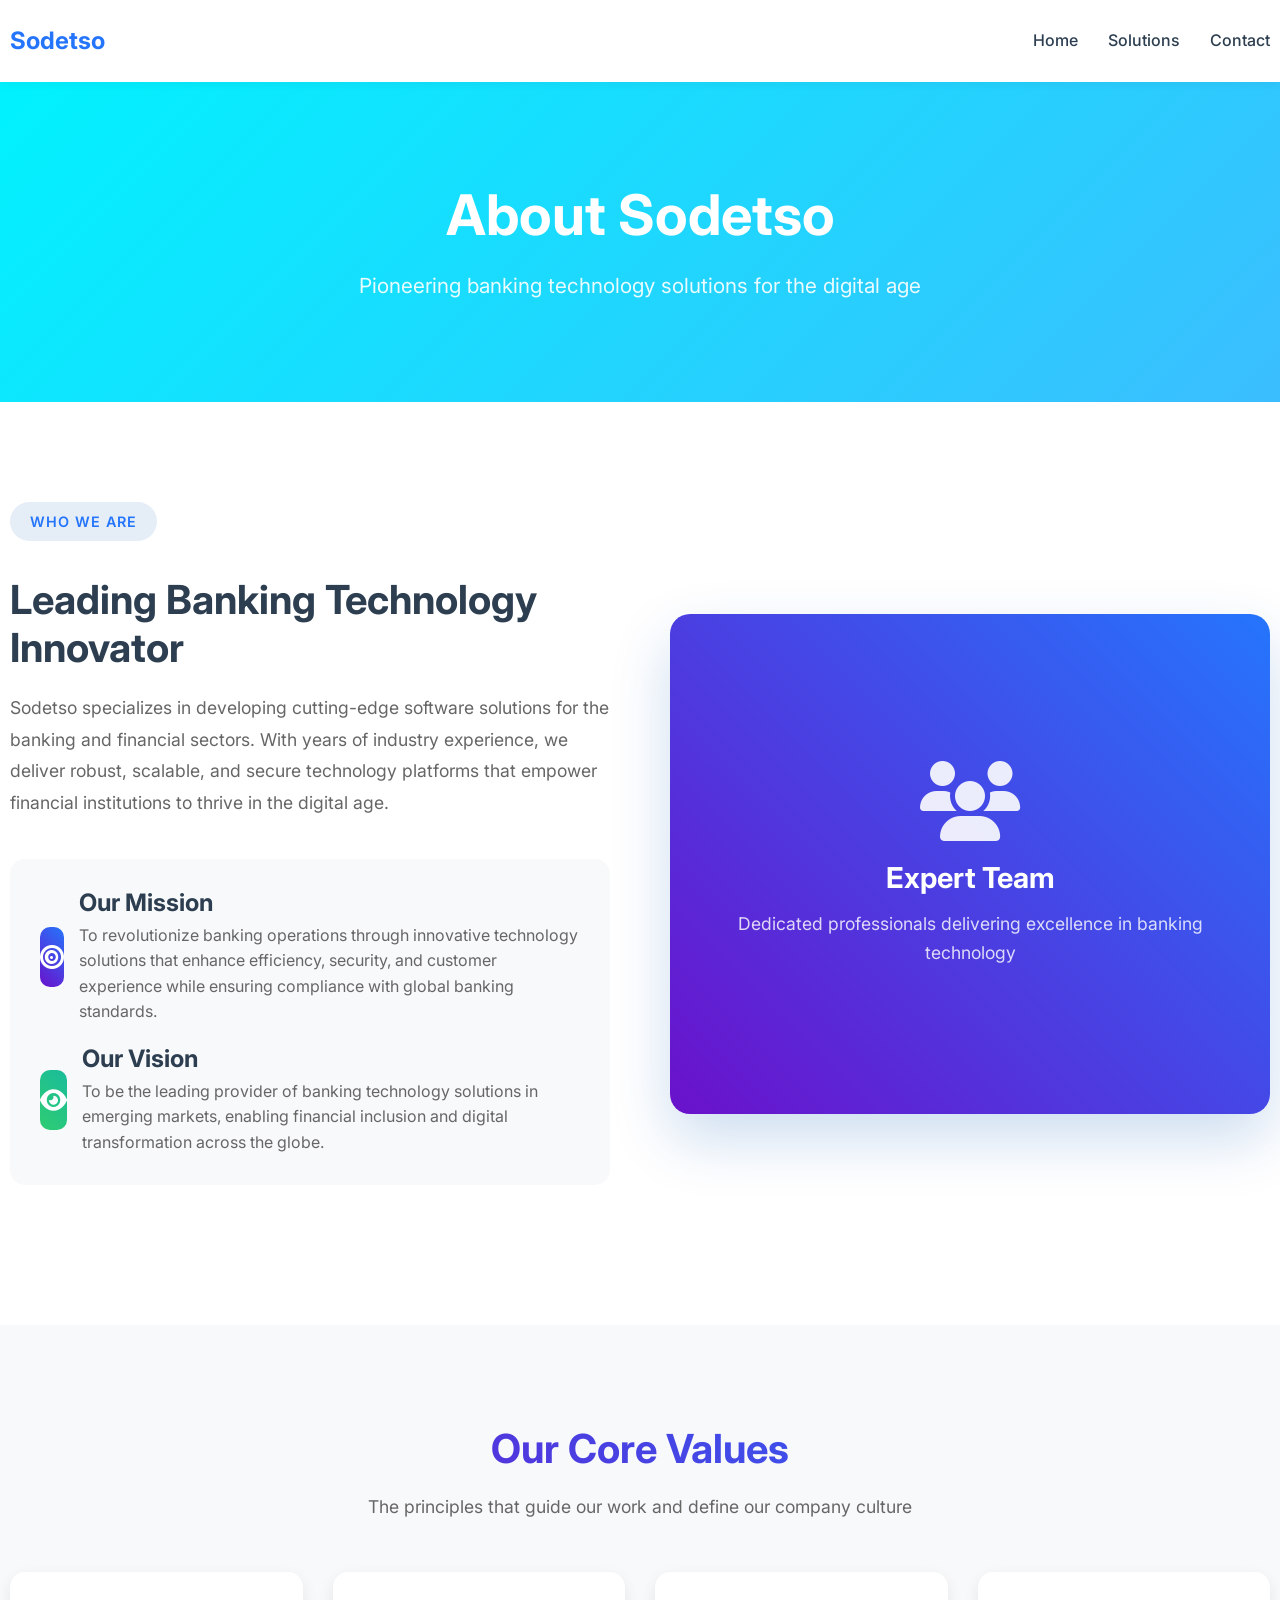
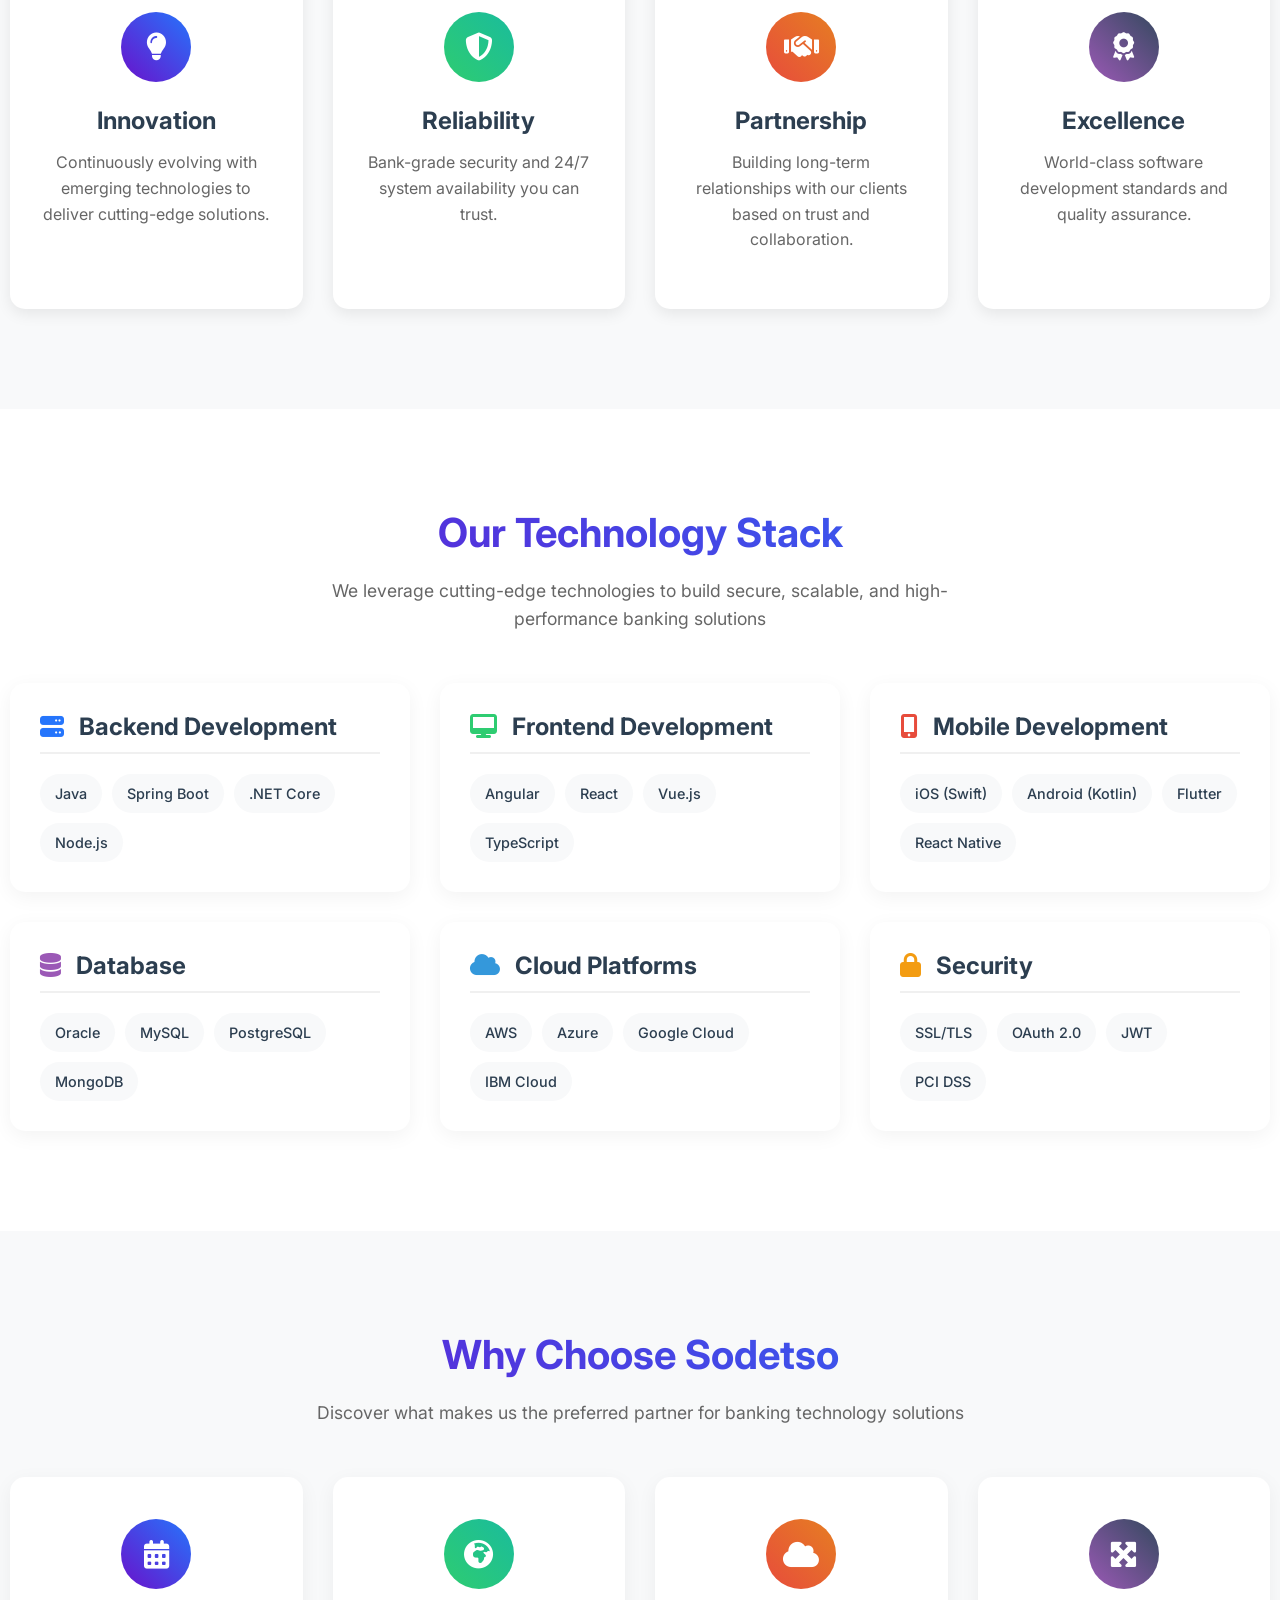
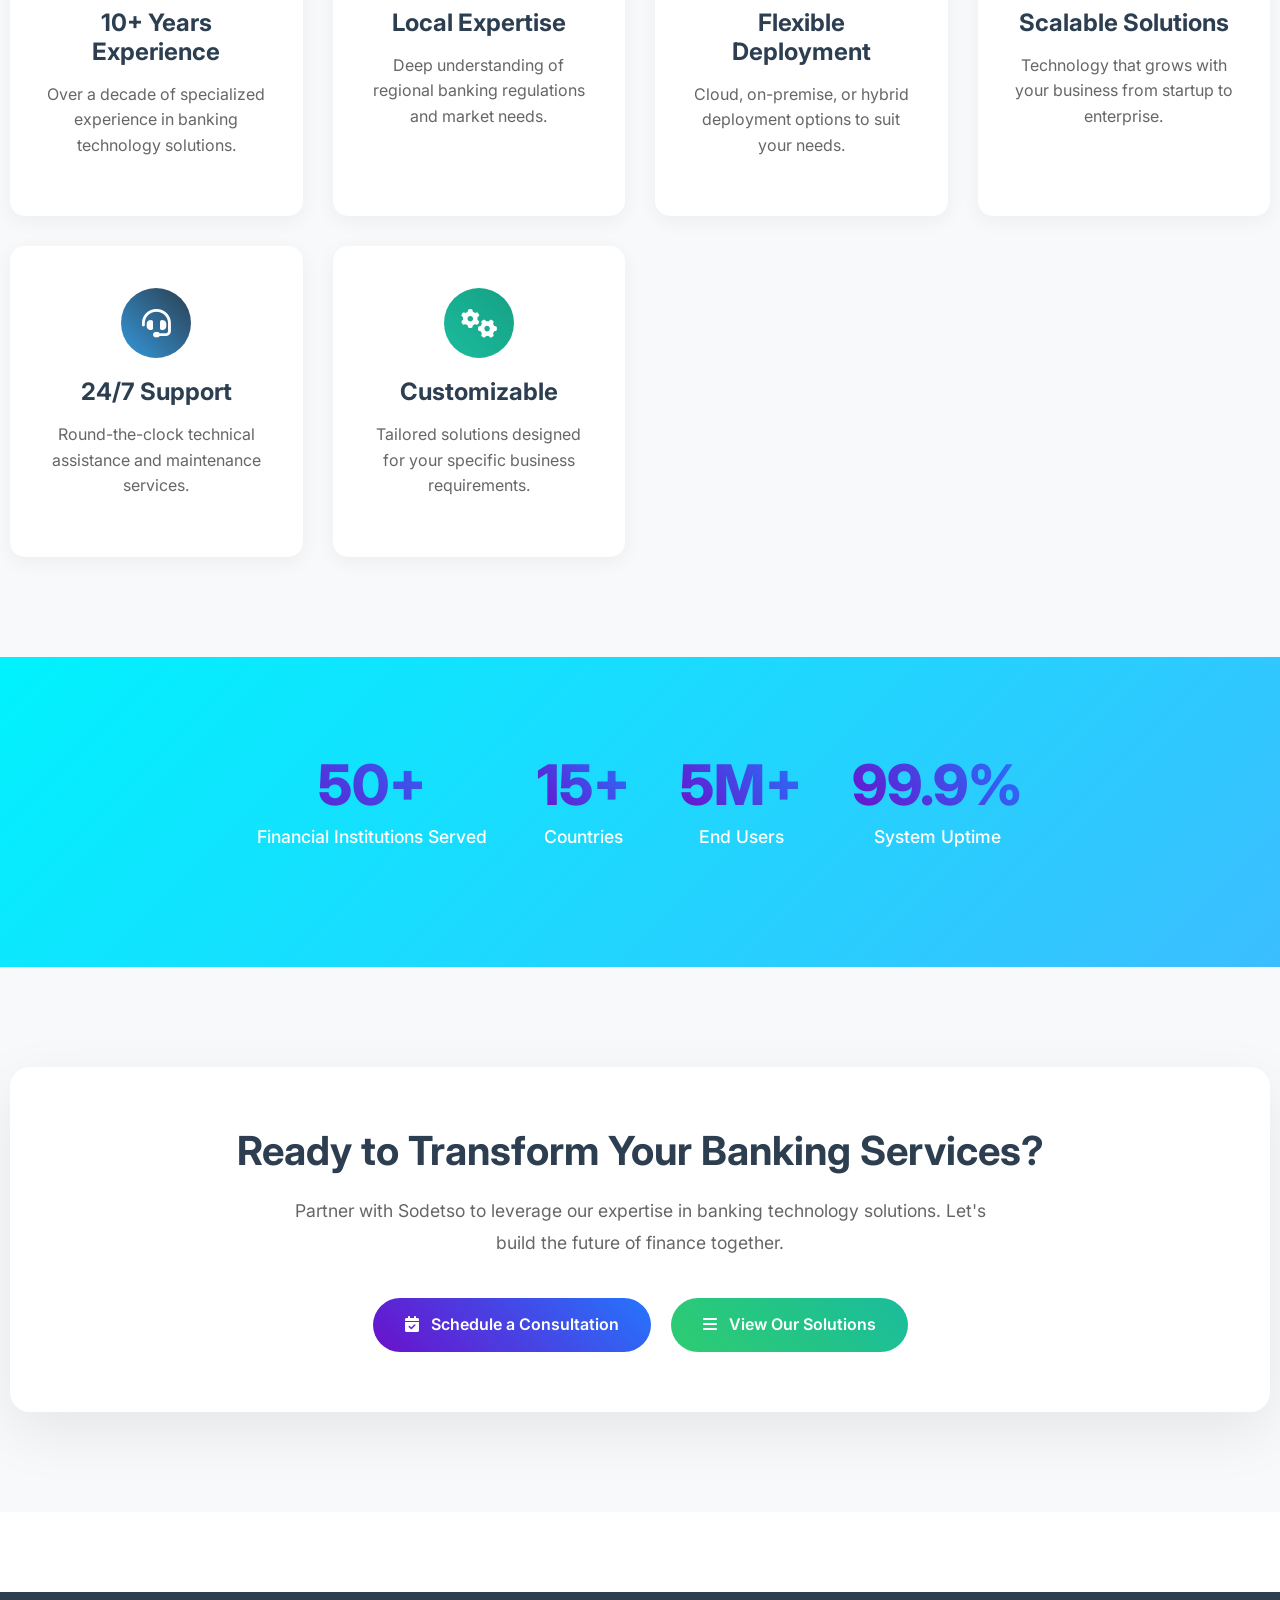
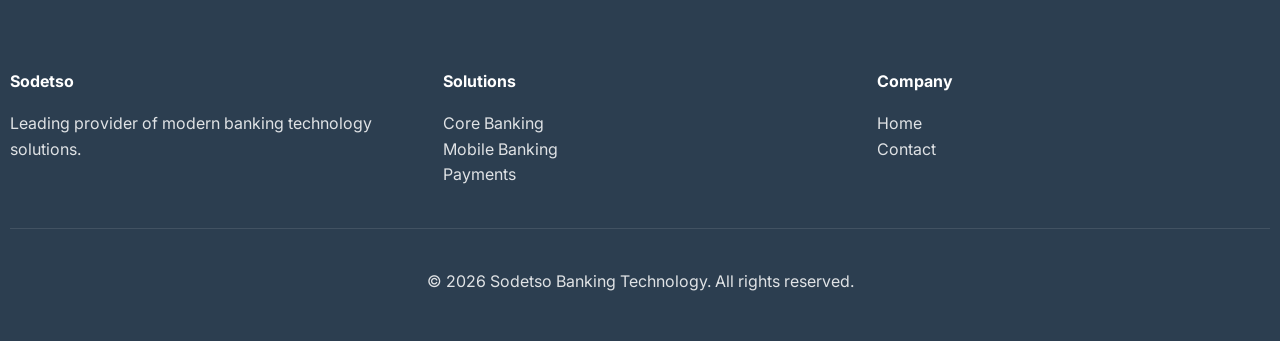
==== about.html @ c034dc45 "initial commit" ====
<!DOCTYPE html>
<html lang="en">
<head>
    <meta charset="UTF-8">
    <meta name="viewport" content="width=device-width, initial-scale=1.0">
    <title>About Us | Sodetso - Banking Technology Solutions</title>
    <link rel="stylesheet" href="/cssfiles/style.css">
    <link rel="stylesheet" href="/cssfiles/responsive.css">
    <link rel="stylesheet" href="https://cdnjs.cloudflare.com/ajax/libs/font-awesome/6.4.0/css/all.min.css">
    <link href="https://fonts.googleapis.com/css2?family=Inter:wght@300;400;500;600;700&family=Poppins:wght@400;500;600;700&display=swap" rel="stylesheet">
    
    <!-- Modern Enhancements -->
    <style>
        /* Additional Modern Styles for About Page */
        :root {
            --primary-gradient: linear-gradient(45deg, #6a11cb, #2575fc);
            --secondary-gradient: linear-gradient(45deg, #2ecc71, #1abc9c);
            --accent-gradient: linear-gradient(45deg, #e74c3c, #e67e22);
            --purple-gradient: linear-gradient(45deg, #9b59b6, #34495e);
            --dark-bg: #2c3e50;
            --light-bg: #f8f9fa;
        }
        
        .animated-gradient {
            background: linear-gradient(-45deg, #6a11cb, #2575fc, #4facfe, #00f2fe);
            background-size: 400% 400%;
            animation: gradientBG 15s ease infinite;
        }
        
        @keyframes gradientBG {
            0% { background-position: 0% 50%; }
            50% { background-position: 100% 50%; }
            100% { background-position: 0% 50%; }
        }
        
        .tech-stack, .differentiators, .stats-section {
            padding: 100px 0;
        }
        
        .tech-grid {
            display: grid;
            grid-template-columns: repeat(auto-fit, minmax(300px, 1fr));
            gap: 30px;
            margin-top: 50px;
        }
        
        .tech-category {
            background: white;
            padding: 30px;
            border-radius: 15px;
            box-shadow: 0 5px 20px rgba(0,0,0,0.05);
            transition: transform 0.3s ease;
        }
        
        .tech-category:hover {
            transform: translateY(-5px);
        }
        
        .tech-category h3 {
            color: #2c3e50;
            margin-bottom: 20px;
            padding-bottom: 10px;
            border-bottom: 2px solid #f0f0f0;
        }
        
        .tech-items {
            display: flex;
            flex-wrap: wrap;
            gap: 10px;
        }
        
        .tech-tag {
            background: var(--light-bg);
            padding: 8px 15px;
            border-radius: 20px;
            font-size: 0.9rem;
            color: #2c3e50;
            font-weight: 500;
            transition: all 0.3s ease;
        }
        
        .tech-tag:hover {
            background: var(--primary-gradient);
            color: white;
            transform: translateY(-2px);
        }
        
        .diff-grid {
            display: grid;
            grid-template-columns: repeat(auto-fit, minmax(280px, 1fr));
            gap: 30px;
            margin-top: 50px;
        }
        
        .diff-item {
            background: white;
            padding: 40px 30px;
            border-radius: 15px;
            text-align: center;
            box-shadow: 0 5px 20px rgba(0,0,0,0.05);
            transition: all 0.3s ease;
            border: 2px solid transparent;
        }
        
        .diff-item:hover {
            transform: translateY(-10px);
            box-shadow: 0 20px 40px rgba(0,0,0,0.1);
            border-color: #2575fc;
        }
        
        .diff-icon {
            width: 70px;
            height: 70px;
            background: var(--primary-gradient);
            border-radius: 50%;
            display: flex;
            align-items: center;
            justify-content: center;
            margin: 0 auto 20px;
            color: white;
            font-size: 1.8rem;
        }
        
        .diff-item h3 {
            color: #2c3e50;
            margin-bottom: 15px;
        }
        
        .diff-item p {
            color: #666;
            line-height: 1.6;
        }
        
        .modern-stats {
            display: flex;
            justify-content: center;
            gap: 50px;
            flex-wrap: wrap;
        }
        
        .modern-stat {
            text-align: center;
        }
        
        .modern-stat h3 {
            font-size: 3.5rem;
            font-weight: 800;
            background: var(--primary-gradient);
            -webkit-background-clip: text;
            -webkit-text-fill-color: transparent;
            margin-bottom: 10px;
            line-height: 1;
        }
        
        .modern-stat p {
            color: #666;
            font-weight: 500;
            font-size: 1.1rem;
        }
        
        .modern-section {
            padding: 100px 0;
        }
        
        .section-title-modern {
            font-size: 2.5rem;
            font-weight: 700;
            margin-bottom: 20px;
            background: var(--primary-gradient);
            -webkit-background-clip: text;
            -webkit-text-fill-color: transparent;
            background-clip: text;
            text-align: center;
        }
        
        .modern-about-grid {
            display: grid;
            grid-template-columns: 1fr 1fr;
            gap: 60px;
            align-items: center;
        }
        
        @media (max-width: 992px) {
            .modern-about-grid {
                grid-template-columns: 1fr;
            }
        }
    </style>
</head>
<body>
    <!-- Modern Navigation -->
    <div id="navbar-container"></div>
    
    <!-- Modern Page Header -->
    <section class="page-header animated-gradient">
        <div class="container">
            <div style="text-align: center; padding: 100px 0;">
                <h1 style="color: white; font-size: 3.5rem; margin-bottom: 20px;">About Sodetso</h1>
                <p style="color: rgba(255,255,255,0.9); font-size: 1.3rem; max-width: 700px; margin: 0 auto;">
                    Pioneering banking technology solutions for the digital age
                </p>
            </div>
        </div>
    </section>
    
    <!-- Modern About Content -->
    <section class="modern-section">
        <div class="container">
            <div class="modern-about-grid">
                <div class="about-text">
                    <span class="section-label" style="color: #2575fc; font-weight: 600; text-transform: uppercase; letter-spacing: 1px;">WHO WE ARE</span>
                    <h2 style="font-size: 2.5rem; margin: 15px 0 20px; color: #2c3e50;">Leading Banking Technology Innovator</h2>
                    <p style="font-size: 1.1rem; line-height: 1.8; color: #666; margin-bottom: 30px;">
                        Sodetso specializes in developing cutting-edge software solutions for the banking and financial sectors. With years of industry experience, we deliver robust, scalable, and secure technology platforms that empower financial institutions to thrive in the digital age.
                    </p>
                    
                    <div style="background: var(--light-bg); padding: 30px; border-radius: 15px; margin: 40px 0;">
                        <div style="display: flex; align-items: center; gap: 15px; margin-bottom: 20px;">
                            <div style="width: 60px; height: 60px; background: var(--primary-gradient); border-radius: 10px; display: flex; align-items: center; justify-content: center;">
                                <i class="fas fa-bullseye" style="color: white; font-size: 1.5rem;"></i>
                            </div>
                            <div>
                                <h3 style="color: #2c3e50; margin-bottom: 5px;">Our Mission</h3>
                                <p style="color: #666; margin: 0;">To revolutionize banking operations through innovative technology solutions that enhance efficiency, security, and customer experience while ensuring compliance with global banking standards.</p>
                            </div>
                        </div>
                        
                        <div style="display: flex; align-items: center; gap: 15px;">
                            <div style="width: 60px; height: 60px; background: var(--secondary-gradient); border-radius: 10px; display: flex; align-items: center; justify-content: center;">
                                <i class="fas fa-eye" style="color: white; font-size: 1.5rem;"></i>
                            </div>
                            <div>
                                <h3 style="color: #2c3e50; margin-bottom: 5px;">Our Vision</h3>
                                <p style="color: #666; margin: 0;">To be the leading provider of banking technology solutions in emerging markets, enabling financial inclusion and digital transformation across the globe.</p>
                            </div>
                        </div>
                    </div>
                </div>
                
                <div class="about-image">
                    <div style="background: var(--primary-gradient); padding: 40px; border-radius: 20px; height: 500px; display: flex; align-items: center; justify-content: center;">
                        <div style="text-align: center; color: white;">
                            <i class="fas fa-users" style="font-size: 80px; margin-bottom: 20px;"></i>
                            <h3 style="font-size: 1.8rem; margin-bottom: 15px;">Expert Team</h3>
                            <p style="opacity: 0.9;">Dedicated professionals delivering excellence in banking technology</p>
                        </div>
                    </div>
                </div>
            </div>
        </div>
    </section>
    
    <!-- Modern Core Values -->
    <section class="modern-section" style="background: var(--light-bg);">
        <div class="container">
            <h2 class="section-title-modern">Our Core Values</h2>
            <p style="text-align: center; color: #666; max-width: 700px; margin: 0 auto 50px; font-size: 1.1rem;">
                The principles that guide our work and define our company culture
            </p>
            
            <div class="values-grid" style="display: grid; grid-template-columns: repeat(auto-fit, minmax(250px, 1fr)); gap: 30px;">
                <div class="modern-card">
                    <div style="padding: 40px 30px; text-align: center;">
                        <div style="width: 70px; height: 70px; background: var(--primary-gradient); border-radius: 50%; display: flex; align-items: center; justify-content: center; margin: 0 auto 25px;">
                            <i class="fas fa-lightbulb" style="color: white; font-size: 28px;"></i>
                        </div>
                        <h3 style="color: #2c3e50; margin-bottom: 15px;">Innovation</h3>
                        <p style="color: #666; line-height: 1.6;">Continuously evolving with emerging technologies to deliver cutting-edge solutions.</p>
                    </div>
                </div>
                
                <div class="modern-card">
                    <div style="padding: 40px 30px; text-align: center;">
                        <div style="width: 70px; height: 70px; background: var(--secondary-gradient); border-radius: 50%; display: flex; align-items: center; justify-content: center; margin: 0 auto 25px;">
                            <i class="fas fa-shield-alt" style="color: white; font-size: 28px;"></i>
                        </div>
                        <h3 style="color: #2c3e50; margin-bottom: 15px;">Reliability</h3>
                        <p style="color: #666; line-height: 1.6;">Bank-grade security and 24/7 system availability you can trust.</p>
                    </div>
                </div>
                
                <div class="modern-card">
                    <div style="padding: 40px 30px; text-align: center;">
                        <div style="width: 70px; height: 70px; background: var(--accent-gradient); border-radius: 50%; display: flex; align-items: center; justify-content: center; margin: 0 auto 25px;">
                            <i class="fas fa-handshake" style="color: white; font-size: 28px;"></i>
                        </div>
                        <h3 style="color: #2c3e50; margin-bottom: 15px;">Partnership</h3>
                        <p style="color: #666; line-height: 1.6;">Building long-term relationships with our clients based on trust and collaboration.</p>
                    </div>
                </div>
                
                <div class="modern-card">
                    <div style="padding: 40px 30px; text-align: center;">
                        <div style="width: 70px; height: 70px; background: var(--purple-gradient); border-radius: 50%; display: flex; align-items: center; justify-content: center; margin: 0 auto 25px;">
                            <i class="fas fa-award" style="color: white; font-size: 28px;"></i>
                        </div>
                        <h3 style="color: #2c3e50; margin-bottom: 15px;">Excellence</h3>
                        <p style="color: #666; line-height: 1.6;">World-class software development standards and quality assurance.</p>
                    </div>
                </div>
            </div>
        </div>
    </section>
    
    <!-- Modern Technology Stack -->
    <section class="tech-stack modern-section">
        <div class="container">
            <h2 class="section-title-modern">Our Technology Stack</h2>
            <p style="text-align: center; color: #666; max-width: 700px; margin: 0 auto 50px; font-size: 1.1rem;">
                We leverage cutting-edge technologies to build secure, scalable, and high-performance banking solutions
            </p>
            
            <div class="tech-grid">
                <div class="tech-category">
                    <h3><i class="fas fa-server" style="margin-right: 10px; color: #2575fc;"></i> Backend Development</h3>
                    <div class="tech-items">
                        <span class="tech-tag">Java</span>
                        <span class="tech-tag">Spring Boot</span>
                        <span class="tech-tag">.NET Core</span>
                        <span class="tech-tag">Node.js</span>
                    </div>
                </div>
                
                <div class="tech-category">
                    <h3><i class="fas fa-desktop" style="margin-right: 10px; color: #2ecc71;"></i> Frontend Development</h3>
                    <div class="tech-items">
                        <span class="tech-tag">Angular</span>
                        <span class="tech-tag">React</span>
                        <span class="tech-tag">Vue.js</span>
                        <span class="tech-tag">TypeScript</span>
                    </div>
                </div>
                
                <div class="tech-category">
                    <h3><i class="fas fa-mobile-alt" style="margin-right: 10px; color: #e74c3c;"></i> Mobile Development</h3>
                    <div class="tech-items">
                        <span class="tech-tag">iOS (Swift)</span>
                        <span class="tech-tag">Android (Kotlin)</span>
                        <span class="tech-tag">Flutter</span>
                        <span class="tech-tag">React Native</span>
                    </div>
                </div>
                
                <div class="tech-category">
                    <h3><i class="fas fa-database" style="margin-right: 10px; color: #9b59b6;"></i> Database</h3>
                    <div class="tech-items">
                        <span class="tech-tag">Oracle</span>
                        <span class="tech-tag">MySQL</span>
                        <span class="tech-tag">PostgreSQL</span>
                        <span class="tech-tag">MongoDB</span>
                    </div>
                </div>
                
                <div class="tech-category">
                    <h3><i class="fas fa-cloud" style="margin-right: 10px; color: #3498db;"></i> Cloud Platforms</h3>
                    <div class="tech-items">
                        <span class="tech-tag">AWS</span>
                        <span class="tech-tag">Azure</span>
                        <span class="tech-tag">Google Cloud</span>
                        <span class="tech-tag">IBM Cloud</span>
                    </div>
                </div>
                
                <div class="tech-category">
                    <h3><i class="fas fa-lock" style="margin-right: 10px; color: #f39c12;"></i> Security</h3>
                    <div class="tech-items">
                        <span class="tech-tag">SSL/TLS</span>
                        <span class="tech-tag">OAuth 2.0</span>
                        <span class="tech-tag">JWT</span>
                        <span class="tech-tag">PCI DSS</span>
                    </div>
                </div>
            </div>
        </div>
    </section>
    
    <!-- Modern Differentiators -->
    <section class="differentiators modern-section" style="background: var(--light-bg);">
        <div class="container">
            <h2 class="section-title-modern">Why Choose Sodetso</h2>
            <p style="text-align: center; color: #666; max-width: 700px; margin: 0 auto 50px; font-size: 1.1rem;">
                Discover what makes us the preferred partner for banking technology solutions
            </p>
            
            <div class="diff-grid">
                <div class="diff-item">
                    <div class="diff-icon">
                        <i class="fas fa-calendar-alt"></i>
                    </div>
                    <h3>10+ Years Experience</h3>
                    <p>Over a decade of specialized experience in banking technology solutions.</p>
                </div>
                
                <div class="diff-item">
                    <div class="diff-icon" style="background: var(--secondary-gradient);">
                        <i class="fas fa-globe-africa"></i>
                    </div>
                    <h3>Local Expertise</h3>
                    <p>Deep understanding of regional banking regulations and market needs.</p>
                </div>
                
                <div class="diff-item">
                    <div class="diff-icon" style="background: var(--accent-gradient);">
                        <i class="fas fa-cloud"></i>
                    </div>
                    <h3>Flexible Deployment</h3>
                    <p>Cloud, on-premise, or hybrid deployment options to suit your needs.</p>
                </div>
                
                <div class="diff-item">
                    <div class="diff-icon" style="background: var(--purple-gradient);">
                        <i class="fas fa-expand-arrows-alt"></i>
                    </div>
                    <h3>Scalable Solutions</h3>
                    <p>Technology that grows with your business from startup to enterprise.</p>
                </div>
                
                <div class="diff-item">
                    <div class="diff-icon" style="background: linear-gradient(45deg, #3498db, #2c3e50);">
                        <i class="fas fa-headset"></i>
                    </div>
                    <h3>24/7 Support</h3>
                    <p>Round-the-clock technical assistance and maintenance services.</p>
                </div>
                
                <div class="diff-item">
                    <div class="diff-icon" style="background: linear-gradient(45deg, #1abc9c, #16a085);">
                        <i class="fas fa-cogs"></i>
                    </div>
                    <h3>Customizable</h3>
                    <p>Tailored solutions designed for your specific business requirements.</p>
                </div>
            </div>
        </div>
    </section>
    
    <!-- Modern Stats -->
    <section class="stats-section modern-section animated-gradient">
        <div class="container">
            <div class="modern-stats">
                <div class="modern-stat">
                    <h3>50+</h3>
                    <p style="color: white;">Financial Institutions Served</p>
                </div>
                <div class="modern-stat">
                    <h3>15+</h3>
                    <p style="color: white;">Countries</p>
                </div>
                <div class="modern-stat">
                    <h3>5M+</h3>
                    <p style="color: white;">End Users</p>
                </div>
                <div class="modern-stat">
                    <h3>99.9%</h3>
                    <p style="color: white;">System Uptime</p>
                </div>
            </div>
        </div>
    </section>
    
    <!-- Modern CTA -->
    <section class="modern-section" style="background: var(--light-bg);">
        <div class="container">
            <div style="background: white; padding: 60px; border-radius: 20px; text-align: center; box-shadow: 0 20px 60px rgba(0,0,0,0.08);">
                <h2 style="font-size: 2.5rem; color: #2c3e50; margin-bottom: 20px;">Ready to Transform Your Banking Services?</h2>
                <p style="color: #666; max-width: 700px; margin: 0 auto 40px; font-size: 1.1rem; line-height: 1.8;">
                    Partner with Sodetso to leverage our expertise in banking technology solutions. Let's build the future of finance together.
                </p>
                <div style="display: flex; gap: 20px; justify-content: center; flex-wrap: wrap;">
                    <a href="contact.html" class="btn-gradient">
                        <i class="fas fa-calendar-check"></i> <span>Schedule a Consultation</span>
                    </a>
                    <a href="solutions.html" class="btn-gradient" style="background: var(--secondary-gradient);">
                        <i class="fas fa-bars"></i> <span>View Our Solutions</span>
                    </a>
                </div>
            </div>
        </div>
    </section>
    
    <!-- Modern Footer -->
    <div id="footer-container"></div>
    
    <script src="/cssfiles/Js/component.js"></script>
    <script src="/cssfiles/Js/main.js"></script>
    
    <!-- Additional JavaScript for animations -->
    <script>
        document.addEventListener('DOMContentLoaded', function() {
            // Animate tech tags on hover
            document.querySelectorAll('.tech-tag').forEach(tag => {
                tag.addEventListener('mouseenter', function() {
                    this.style.transform = 'translateY(-2px)';
                });
                
                tag.addEventListener('mouseleave', function() {
                    this.style.transform = 'translateY(0)';
                });
            });
            
            // Animate diff items
            document.querySelectorAll('.diff-item').forEach(item => {
                item.addEventListener('mouseenter', function() {
                    this.style.transform = 'translateY(-10px)';
                });
                
                item.addEventListener('mouseleave', function() {
                    this.style.transform = 'translateY(0)';
                });
            });
            
            // Animate modern cards
            document.querySelectorAll('.modern-card').forEach(card => {
                card.addEventListener('mouseenter', function() {
                    this.style.transform = 'translateY(-10px)';
                });
                
                card.addEventListener('mouseleave', function() {
                    this.style.transform = 'translateY(0)';
                });
            });
            
            // Add scroll animation for tech categories
            const observerOptions = {
                threshold: 0.2,
                rootMargin: '0px 0px -50px 0px'
            };
            
            const observer = new IntersectionObserver((entries) => {
                entries.forEach(entry => {
                    if (entry.isIntersecting) {
                        entry.target.style.opacity = '1';
                        entry.target.style.transform = 'translateY(0)';
                    }
                });
            }, observerOptions);
            
            // Observe tech categories for scroll animation
            document.querySelectorAll('.tech-category').forEach(category => {
                category.style.opacity = '0';
                category.style.transform = 'translateY(20px)';
                category.style.transition = 'all 0.5s ease';
                observer.observe(category);
            });
        });
    </script>
</body>
</html>
---- cssfiles/style.css ----
/* ===== Reset & Base Styles ===== */
* {
    margin: 0;
    padding: 0;
    box-sizing: border-box;
}

html {
    scroll-behavior: smooth;
}

body {
    font-family: 'Inter', sans-serif;
    line-height: 1.6;
    color: #333;
    background: #fff;
}

.container {
    max-width: 100%;
    margin: 10;
    padding: 0 10px;
}

/* ===== Modern Enhancements ===== */
:root {
    --primary-gradient: linear-gradient(45deg, #6a11cb, #2575fc);
    --secondary-gradient: linear-gradient(45deg, #2ecc71, #1abc9c);
    --accent-gradient: linear-gradient(45deg, #e74c3c, #e67e22);
    --purple-gradient: linear-gradient(45deg, #9b59b6, #34495e);
    --dark-bg: #2c3e50;
    --light-bg: #f8f9fa;
    --tech-blue: #0056b3;
    --tech-dark: #1a1a1a;
    --tech-light: #f8f9fa;
    --tech-gray: #6c757d;
    --tech-accent: #00a8ff;
}

/* ===== Modern Typography ===== */
h1, h2, h3, h4 {
    font-weight: 700;
    line-height: 1.2;
    margin-bottom: 1rem;
}

h1 {
    font-size: 3rem;
}

h2 {
    font-size: 2.5rem;
}

h3 {
    font-size: 1.5rem;
}

p {
    margin-bottom: 1rem;
    color: #666;
}

/* ===== Modern Buttons ===== */
.btn {
    display: inline-block;
    padding: 12px 30px;
    border-radius: 5px;
    text-decoration: none;
    font-weight: 600;
    font-size: 1rem;
    cursor: pointer;
    transition: all 0.3s ease;
    border: 2px solid transparent;
}

.btn-primary {
    background: #0056b3;
    color: white;
}

.btn-primary:hover {
    background: #003d82;
    transform: translateY(-2px);
}

.btn-outline {
    background: transparent;
    color: #0056b3;
    border-color: #0056b3;
}

.btn-outline:hover {
    background: #0056b3;
    color: white;
}

.btn-secondary {
    background: #6c757d;
    color: white;
}

.btn-secondary:hover {
    background: #545b62;
}

.btn-large {
    padding: 15px 40px;
    font-size: 1.1rem;
}

.btn-full {
    width: 100%;
}

/* Gradient Buttons */
.btn-gradient {
    background: linear-gradient(45deg, #6a11cb, #2575fc);
    border: none;
    color: white;
    padding: 14px 32px;
    border-radius: 50px;
    position: relative;
    overflow: hidden;
    transition: all 0.3s ease;
    font-weight: 600;
    cursor: pointer;
    display: inline-block;
    text-decoration: none;
    text-align: center;
}

.btn-gradient::before {
    content: '';
    position: absolute;
    top: 0;
    left: -100%;
    width: 100%;
    height: 100%;
    background: linear-gradient(45deg, #2575fc, #6a11cb);
    transition: left 0.5s ease;
    z-index: 1;
}

.btn-gradient:hover::before {
    left: 0;
}

.btn-gradient span {
    position: relative;
    z-index: 2;
}

.btn-gradient i {
    margin-right: 8px;
}

/* ===== Modern Cards ===== */
.modern-card {
    background: white;
    border-radius: 15px;
    overflow: hidden;
    transition: transform 0.3s ease, box-shadow 0.3s ease;
    border: none;
    box-shadow: 0 5px 15px rgba(0,0,0,0.08);
    height: 100%;
}

.modern-card:hover {
    transform: translateY(-10px);
    box-shadow: 0 20px 40px rgba(0,0,0,0.15);
}

.card-icon-gradient {
    background: var(--primary-gradient);
    width: 60px;
    height: 60px;
    border-radius: 50%;
    display: flex;
    align-items: center;
    justify-content: center;
    margin-bottom: 20px;
}

.card-icon-gradient i {
    color: white;
    font-size: 24px;
}

/* ===== Animated Backgrounds ===== */
.animated-gradient {
    background: linear-gradient(-45deg, #6a11cb, #2575fc, #4facfe, #00f2fe);
    background-size: 400% 400%;
    animation: gradientBG 15s ease infinite;
}

@keyframes gradientBG {
    0% { background-position: 0% 50%; }
    50% { background-position: 100% 50%; }
    100% { background-position: 0% 50%; }
}

/* ===== Modern Sections ===== */
.modern-section {
    padding: 100px 0;
}

.section-title-modern {
    font-size: 2.5rem;
    font-weight: 700;
    margin-bottom: 20px;
    background: var(--primary-gradient);
    -webkit-background-clip: text;
    -webkit-text-fill-color: transparent;
    background-clip: text;
}

/* ===== Navigation ===== */
.sticky-nav-enhanced {
    position: sticky;
    top: 0;
    z-index: 1000;
    backdrop-filter: blur(10px);
    background: rgba(255, 255, 255, 0.95);
    box-shadow: 0 2px 20px rgba(0, 0, 0, 0.1);
    transition: all 0.3s ease;
}

.header {
    background: white;
    box-shadow: 0 2px 10px rgba(0,0,0,0.1);
    position: fixed;
    width: 100%;
    top: 0;
    z-index: 1000;
}

.navbar {
    display: flex;
    justify-content: space-between;
    align-items: center;
    padding: 20px 0;
}

.logo a {
    display: flex;
    align-items: center;
    text-decoration: none;
    color: #0056b3;
    font-size: 1.5rem;
    font-weight: 700;
}

.logo img {
    height: 40px;
    margin-right: 10px;
}

.nav-menu {
    display: flex;
    align-items: center;
}

.nav-list {
    display: flex;
    list-style: none;
    margin-right: 30px;
}

.nav-list li {
    margin: 0 15px;
}

.nav-link {
    text-decoration: none;
    color: #333;
    font-weight: 500;
    padding: 8px 0;
    position: relative;
    transition: color 0.3s ease;
}

.nav-link:hover,
.nav-link.active {
    color: #0056b3;
}

.nav-link.active::after {
    content: '';
    position: absolute;
    bottom: 0;
    left: 0;
    width: 100%;
    height: 2px;
    background: #0056b3;
}

/* ===== Quick Links Modern ===== */
.quick-link-modern {
    display: flex;
    flex-direction: column;
    align-items: center;
    text-align: center;
    padding: 30px 20px;
    border-radius: 15px;
    background: white;
    box-shadow: 0 5px 15px rgba(0,0,0,0.08);
    transition: all 0.3s ease;
    text-decoration: none;
    color: #333;
}

.quick-link-modern:hover {
    transform: translateY(-5px);
    box-shadow: 0 15px 30px rgba(0,0,0,0.15);
    color: #2575fc;
}

.quick-icon-modern {
    width: 70px;
    height: 70px;
    border-radius: 50%;
    background: var(--primary-gradient);
    display: flex;
    align-items: center;
    justify-content: center;
    margin-bottom: 20px;
}

.quick-icon-modern i {
    color: white;
    font-size: 28px;
}

/* ===== Stats Counter ===== */
.stat-counter {
    font-size: 3rem;
    font-weight: 700;
    background: var(--primary-gradient);
    -webkit-background-clip: text;
    -webkit-text-fill-color: transparent;
    margin-bottom: 10px;
}

.hero-stats {
    display: flex;
    justify-content: center;
    gap: 50px;
    flex-wrap: wrap;
    margin-top: 40px;
}

.stat-item {
    text-align: center;
}

.stat-item p {
    color: white;
    font-weight: 500;
    margin: 0;
}

/* ===== Dropdown ===== */
.dropdown {
    position: relative;
}

.dropdown-content {
    display: none;
    position: absolute;
    background: white;
    min-width: 250px;
    box-shadow: 0 10px 30px rgba(0,0,0,0.1);
    border-radius: 5px;
    padding: 10px 0;
    z-index: 1000;
}

.dropdown:hover .dropdown-content {
    display: block;
}

.dropdown-content a {
    display: block;
    padding: 12px 20px;
    text-decoration: none;
    color: #333;
    transition: background 0.3s;
}

.dropdown-content a:hover {
    background: #f8f9fa;
    color: #0056b3;
}

.dropdown-content i {
    margin-right: 10px;
    width: 20px;
    text-align: center;
}

/* ===== Hamburger Menu ===== */
.hamburger {
    display: none;
    background: none;
    border: none;
    cursor: pointer;
    padding: 10px;
}

.hamburger span {
    display: block;
    width: 25px;
    height: 3px;
    background: #333;
    margin: 5px 0;
    transition: 0.3s;
}

/* ===== Technobrain Style Hero Slider ===== */
.tech-slider {
    height: 85vh;
    min-height: 600px;
    position: relative;
    overflow: hidden;
}

.heroSwiper {
    width: 100%;
    height: 100%;
}

.tech-slide {
    position: relative;
    background-size: cover;
    background-position: center;
    background-repeat: no-repeat;
    display: flex;
    align-items: center;
}

.tech-slide::before {
    content: '';
    position: absolute;
    top: 0;
    left: 0;
    right: 0;
    bottom: 0;
    background: linear-gradient(90deg, rgba(0,0,0,0.7) 0%, rgba(0,0,0,0.4) 100%);
    z-index: 1;
}

/* Slide Backgrounds */
.slide-1 {
    background-image: linear-gradient(rgba(0, 86, 179, 0.9), rgba(0, 168, 255, 0.8)), url('assets/slide1.jpg');
    background-size: cover;
}

.slide-2 {
    background-image: linear-gradient(rgba(0, 86, 179, 0.9), rgba(0, 168, 255, 0.8)), url('assets/slide2.jpg');
    background-size: cover;
}

.slide-3 {
    background-image: linear-gradient(rgba(0, 86, 179, 0.9), rgba(0, 168, 255, 0.8)), url('assets/slide3.jpg');
    background-size: cover;
}

.slide-content {
    position: relative;
    z-index: 2;
    max-width: 650px;
    color: white;
    padding-left: 50px;
    padding-top: 100px;
}

.slide-content h1 {
    font-size: 3.5rem;
    font-weight: 700;
    margin-bottom: 20px;
    line-height: 1.2;
    text-shadow: 2px 2px 4px rgba(0,0,0,0.3);
}

.slide-content p {
    font-size: 1.2rem;
    margin-bottom: 30px;
    opacity: 0.9;
    line-height: 1.6;
}

.slide-content .btn {
    padding: 15px 35px;
    font-size: 1.1rem;
    border-radius: 30px;
    display: inline-flex;
    align-items: center;
    gap: 10px;
}

.slide-content .btn i {
    font-size: 1.2rem;
}

/* Slider Controls */
.swiper-button-next,
.swiper-button-prev {
    width: 60px;
    height: 60px;
    background: rgba(255,255,255,0.1);
    backdrop-filter: blur(10px);
    border-radius: 50%;
    color: white;
    transition: all 0.3s ease;
}

.swiper-button-next:after,
.swiper-button-prev:after {
    font-size: 1.5rem;
    font-weight: bold;
}

.swiper-button-next:hover,
.swiper-button-prev:hover {
    background: var(--tech-blue);
    transform: scale(1.1);
}

.swiper-pagination {
    bottom: 30px !important;
}

.swiper-pagination-bullet {
    width: 12px;
    height: 12px;
    background: white;
    opacity: 0.5;
    margin: 0 8px !important;
}

.swiper-pagination-bullet-active {
    opacity: 1;
    background: var(--tech-accent);
}

/* Progress Bar */
.slide-progress {
    position: absolute;
    bottom: 0;
    left: 0;
    width: 100%;
    height: 3px;
    background: rgba(255,255,255,0.2);
    z-index: 10;
}

.progress-bar {
    height: 100%;
    width: 0%;
    background: var(--tech-accent);
}

/* Scroll Indicator */
.scroll-indicator {
    position: absolute;
    bottom: 50px;
    left: 50%;
    transform: translateX(-50%);
    z-index: 10;
    color: white;
    font-size: 1.5rem;
    cursor: pointer;
    animation: bounce 2s infinite;
}

@keyframes bounce {
    0%, 20%, 50%, 80%, 100% {
        transform: translateX(-50%) translateY(0);
    }
    40% {
        transform: translateX(-50%) translateY(-10px);
    }
    60% {
        transform: translateX(-50%) translateY(-5px);
    }
}

/* ===== Client Logos Carousel ===== */
.client-logos-section {
    padding: 80px 0;
    background: var(--light-bg);
}

.client-logos-section .section-header {
    text-align: center;
    margin-bottom: 50px;
}

.client-logos-section h2 {
    font-size: 2.2rem;
    color: var(--dark-bg);
}

.logoSwiper {
    padding: 20px 0;
}

.logo-slide {
    display: flex;
    align-items: center;
    justify-content: center;
    height: 120px;
    padding: 25px;
    background: white;
    border-radius: 12px;
    box-shadow: 0 5px 20px rgba(0,0,0,0.05);
    transition: all 0.3s ease;
}

.logo-slide:hover {
    transform: translateY(-5px);
    box-shadow: 0 15px 35px rgba(0,0,0,0.1);
}

.logo-slide img {
    max-width: 100%;
    max-height: 70px;
    width: auto;
    height: auto;
    filter: grayscale(0%);
    opacity: 1;
    transition: all 0.3s ease;
}

.logo-slide:hover img {
    filter: grayscale(0%);
    opacity: 1;
}

.logo-container {
    width: 100%;
    height: 100%;
    display: flex;
    align-items: center;
    justify-content: center;
}

/* ===== Quick Links Menu ===== */
.quick-links {
    padding: 100px 0;
    background: white;
}

.quick-links-grid {
    display: grid;
    grid-template-columns: repeat(auto-fit, minmax(280px, 1fr));
    gap: 30px;
}

.quick-link {
    display: flex;
    flex-direction: column;
    align-items: center;
    text-align: center;
    padding: 40px 25px;
    background: var(--light-bg);
    border-radius: 20px;
    text-decoration: none;
    color: var(--dark-bg);
    transition: all 0.4s ease;
    border: 2px solid transparent;
}

.quick-link:hover {
    background: white;
    border-color: var(--tech-blue);
    transform: translateY(-8px);
    box-shadow: 0 20px 40px rgba(0,86,179,0.15);
}

.quick-icon {
    width: 80px;
    height: 80px;
    background: var(--primary-gradient);
    border-radius: 50%;
    display: flex;
    align-items: center;
    justify-content: center;
    margin-bottom: 25px;
    color: white;
    font-size: 2rem;
    transition: transform 0.3s ease;
}

.quick-link:hover .quick-icon {
    transform: scale(1.1);
}

.quick-link h3 {
    font-size: 1.4rem;
    margin-bottom: 15px;
    color: var(--dark-bg);
    font-weight: 700;
}

.quick-link p {
    color: var(--tech-gray);
    font-size: 1rem;
    margin: 0;
    line-height: 1.6;
}

.quick-link.view-all .quick-icon {
    background: var(--tech-gray);
}

/* ===== About Preview ===== */
.about-preview {
    padding: 120px 0;
    background: linear-gradient(135deg, #f8f9fa 0%, #e9ecef 100%);
}

.about-grid {
    display: grid;
    grid-template-columns: 1fr 1fr;
    gap: 60px;
    align-items: center;
}

.section-label {
    display: inline-block;
    color: var(--tech-blue);
    font-weight: 700;
    font-size: 0.9rem;
    text-transform: uppercase;
    letter-spacing: 1.5px;
    margin-bottom: 20px;
    padding: 8px 20px;
    background: rgba(0,86,179,0.1);
    border-radius: 20px;
}

.about-content h2 {
    font-size: 2.8rem;
    font-weight: 800;
    margin-bottom: 25px;
    color: var(--dark-bg);
    line-height: 1.3;
}

.about-content p {
    font-size: 1.15rem;
    line-height: 1.8;
    margin-bottom: 35px;
    color: var(--tech-gray);
}

.about-features {
    margin: 40px 0;
    display: grid;
    grid-template-columns: repeat(2, 1fr);
    gap: 20px;
}

.about-features .feature {
    display: flex;
    align-items: center;
    gap: 15px;
    margin-bottom: 20px;
}

.about-features .feature i {
    color: #2ecc71;
    font-size: 1.2rem;
}

.about-features .feature span {
    font-weight: 600;
    color: var(--dark-bg);
    font-size: 1.05rem;
}

.about-image {
    position: relative;
}

.about-image > div {
    background: var(--primary-gradient);
    padding: 50px;
    border-radius: 25px;
    height: 450px;
    display: flex;
    align-items: center;
    justify-content: center;
    text-align: center;
    color: white;
    box-shadow: 0 25px 60px rgba(0,86,179,0.2);
}

.about-image i {
    font-size: 100px;
    margin-bottom: 30px;
    opacity: 0.9;
}

.about-image h3 {
    font-size: 2rem;
    margin-bottom: 15px;
    font-weight: 700;
}

.about-image p {
    color: rgba(255,255,255,0.9);
    margin: 0;
    font-size: 1.1rem;
}

/* ===== Solutions Highlights ===== */
.solutions-highlights {
    padding: 120px 0;
    background: white;
}

.solutions-highlights .section-header {
    text-align: center;
    max-width: 900px;
    margin: 0 auto 80px;
}

.solutions-highlights h2 {
    font-size: 2.8rem;
    font-weight: 800;
    margin-bottom: 25px;
    color: var(--dark-bg);
}

.solutions-highlights .section-header p {
    font-size: 1.15rem;
    color: var(--tech-gray);
    line-height: 1.8;
}

.solutions-grid {
    display: grid;
    grid-template-columns: repeat(auto-fit, minmax(350px, 1fr));
    gap: 40px;
    margin-bottom: 60px;
}

.solution-highlight {
    background: var(--light-bg);
    padding: 50px 40px;
    border-radius: 20px;
    transition: all 0.4s ease;
    position: relative;
    overflow: hidden;
}

.solution-highlight:hover {
    background: white;
    transform: translateY(-12px);
    box-shadow: 0 25px 50px rgba(0,0,0,0.12);
}

.solution-highlight::before {
    content: '';
    position: absolute;
    top: 0;
    left: 0;
    width: 6px;
    height: 100%;
    background: var(--primary-gradient);
}

.solution-icon {
    width: 80px;
    height: 80px;
    background: var(--primary-gradient);
    border-radius: 20px;
    display: flex;
    align-items: center;
    justify-content: center;
    margin-bottom: 30px;
    color: white;
    font-size: 2rem;
    transition: transform 0.3s ease;
}

.solution-highlight:hover .solution-icon {
    transform: scale(1.1);
}

.solution-highlight h3 {
    font-size: 1.6rem;
    margin-bottom: 20px;
    font-weight: 700;
}

.solution-highlight h3 a {
    color: var(--dark-bg);
    text-decoration: none;
    transition: color 0.3s;
}

.solution-highlight h3 a:hover {
    color: var(--tech-blue);
}

.solution-highlight p {
    color: var(--tech-gray);
    line-height: 1.8;
    margin-bottom: 25px;
    font-size: 1.05rem;
}

.read-more {
    display: inline-flex;
    align-items: center;
    gap: 10px;
    color: var(--tech-blue);
    font-weight: 700;
    text-decoration: none;
    transition: gap 0.3s;
    font-size: 1.05rem;
}

.read-more:hover {
    gap: 15px;
}

.read-more i {
    transition: transform 0.3s;
}

.read-more:hover i {
    transform: translateX(5px);
}

.text-center {
    text-align: center;
}

/* ===== Case Studies ===== */
.case-studies {
    padding: 120px 0;
    background: var(--light-bg);
}

.case-grid {
    display: grid;
    grid-template-columns: repeat(auto-fit, minmax(350px, 1fr));
    gap: 40px;
}

.case-card {
    background: white;
    padding: 50px 40px;
    border-radius: 20px;
    transition: all 0.4s ease;
    position: relative;
    overflow: hidden;
}

.case-card:hover {
    transform: translateY(-10px);
    box-shadow: 0 25px 50px rgba(0,0,0,0.15);
}

.case-badge {
    background: var(--primary-gradient);
    color: white;
    padding: 10px 25px;
    border-radius: 25px;
    font-size: 0.9rem;
    font-weight: 600;
    display: inline-block;
    margin-bottom: 25px;
}

.case-card h3 {
    font-size: 1.6rem;
    margin-bottom: 20px;
    color: var(--dark-bg);
    font-weight: 700;
}

.case-card p {
    color: var(--tech-gray);
    line-height: 1.8;
    margin-bottom: 30px;
}

.case-stats {
    display: grid;
    grid-template-columns: 1fr 1fr;
    gap: 25px;
    margin: 30px 0;
}

.case-stat {
    text-align: center;
    padding: 20px;
    background: var(--light-bg);
    border-radius: 15px;
}

.case-stat strong {
    display: block;
    font-size: 2.5rem;
    font-weight: 800;
    background: var(--primary-gradient);
    -webkit-background-clip: text;
    -webkit-text-fill-color: transparent;
    margin-bottom: 5px;
}

.case-stat span {
    font-size: 0.95rem;
    color: var(--tech-gray);
    font-weight: 600;
}

.case-link {
    display: inline-flex;
    align-items: center;
    gap: 10px;
    color: var(--tech-blue);
    font-weight: 700;
    text-decoration: none;
    transition: gap 0.3s;
}

.case-link:hover {
    gap: 15px;
}

/* ===== Modern CTA Section ===== */
.cta-section {
    padding: 120px 0;
    background: linear-gradient(135deg, var(--tech-blue) 0%, var(--tech-accent) 100%);
    color: white;
    text-align: center;
    position: relative;
    overflow: hidden;
}

.cta-content {
    max-width: 900px;
    margin: 0 auto;
    position: relative;
    z-index: 2;
}

.cta-content h2 {
    color: white;
    font-size: 3rem;
    font-weight: 800;
    margin-bottom: 25px;
    line-height: 1.3;
}

.cta-content p {
    font-size: 1.3rem;
    opacity: 0.9;
    margin-bottom: 50px;
    line-height: 1.8;
}

.cta-buttons {
    display: flex;
    gap: 25px;
    justify-content: center;
    flex-wrap: wrap;
}

.btn-large {
    padding: 20px 45px;
    font-size: 1.2rem;
    border-radius: 30px;
    font-weight: 700;
}

/* ===== NEW MODERN FOOTER STYLES ===== */
.footer.tech-footer {
    background: #2c3e50;
    color: white;
    padding: 80px 0 30px;
}

.footer-grid {
    display: grid;
    grid-template-columns: repeat(auto-fit, minmax(250px, 1fr));
    gap: 40px;
    margin-bottom: 60px;
}

.footer-col {
    display: flex;
    flex-direction: column;
}

.footer-logo {
    display: flex;
    align-items: center;
    margin-bottom: 25px;
}

.footer-logo-img {
    height: 50px;
    width: auto;
    filter: brightness(0) invert(1);
}

.footer-description {
    color: rgba(255,255,255,0.85);
    line-height: 1.8;
    margin-bottom: 30px;
    font-size: 1.05rem;
}

.social-links {
    display: flex;
    gap: 15px;
}

.social-link {
    display: flex;
    align-items: center;
    justify-content: center;
    width: 45px;
    height: 45px;
    background: rgba(255,255,255,0.1);
    border-radius: 50%;
    color: white;
    text-decoration: none;
    transition: all 0.3s;
    font-size: 1.1rem;
}

.social-link:hover {
    background: linear-gradient(45deg, #6a11cb, #2575fc);
    transform: translateY(-5px) scale(1.1);
    box-shadow: 0 10px 20px rgba(0,0,0,0.2);
}

.footer-title {
    color: white;
    margin-bottom: 25px;
    font-size: 1.3rem;
    font-weight: 700;
    padding-bottom: 10px;
    border-bottom: 2px solid rgba(255,255,255,0.1);
}

.footer-list {
    list-style: none;
    padding: 0;
    margin: 0;
}

.footer-list li {
    margin-bottom: 12px;
}

.footer-list a {
    color: rgba(255,255,255,0.85);
    text-decoration: none;
    transition: all 0.3s;
    display: flex;
    align-items: center;
    gap: 10px;
}

.footer-list a:hover {
    color: white;
    padding-left: 5px;
}

.footer-list a .fa-chevron-right {
    font-size: 0.8rem;
    opacity: 0.7;
    transition: all 0.3s;
}

.footer-list a:hover .fa-chevron-right {
    transform: translateX(3px);
    opacity: 1;
}

.contact-info {
    list-style: none;
    padding: 0;
    margin: 0;
}

.contact-info li {
    margin-bottom: 20px;
    display: flex;
    align-items: flex-start;
    gap: 15px;
    color: rgba(255,255,255,0.85);
    line-height: 1.6;
}

.contact-info i {
    margin-top: 5px;
    flex-shrink: 0;
    font-size: 1.2rem;
}

.contact-info .fa-map-marker-alt { color: #4facfe; }
.contact-info .fa-phone { color: #2ecc71; }
.contact-info .fa-envelope { color: #e74c3c; }

.footer-bottom {
    padding-top: 35px;
    border-top: 1px solid rgba(255,255,255,0.15);
    display: flex;
    justify-content: space-between;
    align-items: center;
    flex-wrap: wrap;
    gap: 25px;
}

.copyright {
    color: rgba(255,255,255,0.75);
    margin: 0;
    font-size: 0.95rem;
}

.copyright strong {
    color: white;
}

.footer-legal-links {
    display: flex;
    gap: 35px;
}

.footer-legal-links a {
    color: rgba(255,255,255,0.75);
    text-decoration: none;
    transition: color 0.3s;
    font-size: 0.95rem;
}

.footer-legal-links a:hover {
    color: white;
}

.back-to-top {
    position: fixed;
    bottom: 30px;
    right: 30px;
    width: 50px;
    height: 50px;
    background: linear-gradient(45deg, #6a11cb, #2575fc);
    border: none;
    border-radius: 50%;
    color: white;
    font-size: 1.2rem;
    cursor: pointer;
    z-index: 1000;
    box-shadow: 0 5px 20px rgba(0,0,0,0.2);
    display: none;
    align-items: center;
    justify-content: center;
    transition: all 0.3s ease;
}

.back-to-top:hover {
    transform: translateY(-5px);
    box-shadow: 0 10px 25px rgba(0,0,0,0.3);
}

/* ===== Responsive Design ===== */
@media (max-width: 1200px) {
    .container {
        max-width: 100%;
        padding: 0 40px;
    }
}

@media (max-width: 992px) {
    .tech-slider {
        height: 70vh;
        min-height: 500px;
    }
    
    .slide-content h1 {
        font-size: 2.8rem;
    }
    
    .about-grid {
        grid-template-columns: 1fr;
        text-align: center;
        gap: 50px;
    }
    
    .about-features {
        grid-template-columns: 1fr;
        max-width: 500px;
        margin-left: auto;
        margin-right: auto;
    }
    
    .solutions-grid,
    .case-grid {
        grid-template-columns: repeat(auto-fit, minmax(300px, 1fr));
    }
    
    .quick-links-grid {
        grid-template-columns: repeat(auto-fit, minmax(250px, 1fr));
    }
    
    .nav-menu {
        position: fixed;
        top: 80px;
        left: -100%;
        width: 100%;
        background: white;
        flex-direction: column;
        align-items: center;
        padding: 30px 20px;
        box-shadow: 0 10px 30px rgba(0,0,0,0.1);
        transition: 0.3s;
    }
    
    .nav-menu.active {
        left: 0;
    }
    
    .nav-list {
        flex-direction: column;
        margin: 0 0 30px 0;
        width: 100%;
    }
    
    .nav-list li {
        margin: 10px 0;
        width: 100%;
        text-align: center;
    }
    
    .dropdown-content {
        position: static;
        box-shadow: none;
        background: #f8f9fa;
        display: none;
        margin-top: 10px;
    }
    
    .dropdown.active .dropdown-content {
        display: block;
    }
    
    .hamburger {
        display: block;
    }
    
    .hamburger.active span:nth-child(1) {
        transform: rotate(45deg) translate(5px, 5px);
    }
    
    .hamburger.active span:nth-child(2) {
        opacity: 0;
    }
    
    .hamburger.active span:nth-child(3) {
        transform: rotate(-45deg) translate(7px, -6px);
    }
    
    .nav-buttons {
        display: flex;
        flex-direction: column;
        gap: 10px;
        width: 100%;
    }
    
    .cta-content h2 {
        font-size: 2.5rem;
    }
}

@media (max-width: 768px) {
    .container {
        padding: 0 25px;
    }
    
    .tech-slider {
        height: 60vh;
        min-height: 450px;
    }
    
    .slide-content {
        padding-left: 25px;
        padding-right: 25px;
    }
    
    .slide-content h1 {
        font-size: 2.3rem;
    }
    
    .slide-content p {
        font-size: 1.1rem;
    }
    
    .swiper-button-next,
    .swiper-button-prev {
        display: none;
    }
    
    .quick-links-grid {
        grid-template-columns: repeat(2, 1fr);
    }
    
    .solutions-grid,
    .case-grid {
        grid-template-columns: 1fr;
    }
    
    .cta-buttons {
        flex-direction: column;
        align-items: center;
    }
    
    .cta-content h2 {
        font-size: 2.2rem;
    }
    
    .footer-grid {
        grid-template-columns: 1fr;
        text-align: center;
    }
    
    .footer-links a {
        justify-content: center;
    }
    
    .contact-info p {
        justify-content: center;
    }
    
    .footer-bottom {
        flex-direction: column;
        text-align: center;
    }
    
    .footer-legal {
        justify-content: center;
        flex-wrap: wrap;
    }
    
    h1 {
        font-size: 2.2rem;
    }
    
    h2 {
        font-size: 1.8rem;
    }
    
    .hero-content h1 {
        font-size: 2.2rem;
    }
    
    .hero-buttons,
    .solution-buttons,
    .cta-buttons {
        flex-direction: column;
        align-items: center;
    }
    
    .hero-stats {
        flex-wrap: wrap;
        justify-content: center;
        gap: 30px;
    }
}

@media (max-width: 576px) {
    .container {
        padding: 0 20px;
    }
    
    .tech-slider {
        height: 55vh;
        min-height: 400px;
    }
    
    .slide-content h1 {
        font-size: 2rem;
    }
    
    .quick-links-grid {
        grid-template-columns: 1fr;
    }
    
    .logo-slide {
        height: 100px;
        padding: 20px;
    }
    
    .quick-link {
        padding: 35px 25px;
    }
    
    .solution-highlight,
    .case-card {
        padding: 40px 25px;
    }
    
    .about-image > div {
        padding: 40px 30px;
        height: 400px;
    }
    
    .about-image i {
        font-size: 80px;
    }
    
    .btn,
    .btn-gradient {
        padding: 14px 28px;
        font-size: 1rem;
    }
    
    .btn-large {
        padding: 16px 35px;
    }
}

@media (max-width: 480px) {
    .container {
        padding: 0 15px;
    }
    
    .solution-card,
    .contact-form,
    .faq-item,
    .module,
    .feature,
    .testimonial {
        padding: 25px 20px;
    }
    
    .btn,
    .btn-gradient {
        padding: 12px 24px;
        font-size: 0.95rem;
    }
    
    .btn-large {
        padding: 14px 30px;
        font-size: 1rem;
    }
    
    .stat-counter {
        font-size: 2.5rem;
    }
}

/* ===== Technobrain Style Navigation ===== */
.tech-header {
    position: fixed;
    top: 0;
    left: 0;
    width: 100%;
    z-index: 1000;
    background: rgba(255, 255, 255, 0.95);
    backdrop-filter: blur(10px);
    box-shadow: 0 2px 20px rgba(0,0,0,0.1);
}

.tech-navbar {
    display: flex;
    justify-content: space-between;
    align-items: center;
    padding: 15px 0;
}

/* Logo */
.tech-logo a {
    display: flex;
    align-items: center;
    text-decoration: none;
    gap: 12px;
}

.logo-icon {
    width: 45px;
    height: 45px;
    background: var(--tech-blue);
    border-radius: 10px;
    display: flex;
    align-items: center;
    justify-content: center;
    color: white;
    font-size: 1.5rem;
}

.logo-text {
    display: flex;
    flex-direction: column;
}

.logo-name {
    font-size: 1.8rem;
    font-weight: 700;
    color: var(--tech-dark);
    line-height: 1;
}

.logo-tagline {
    font-size: 0.7rem;
    color: var(--tech-gray);
    letter-spacing: 2px;
    text-transform: uppercase;
    font-weight: 600;
}

/* Navigation Menu */
.tech-nav-menu {
    display: flex;
    align-items: center;
    gap: 40px;
}

.tech-nav-list {
    display: flex;
    list-style: none;
    gap: 30px;
    margin: 0;
    padding: 0;
}

.tech-nav-link {
    text-decoration: none;
    color: var(--tech-dark);
    font-weight: 600;
    font-size: 1rem;
    padding: 8px 0;
    position: relative;
    transition: color 0.3s;
    display: flex;
    align-items: center;
    gap: 5px;
}

.tech-nav-link:hover,
.tech-nav-link.active {
    color: var(--tech-blue);
}

.tech-nav-link.active::after {
    content: '';
    position: absolute;
    bottom: 0;
    left: 0;
    width: 100%;
    height: 2px;
    background: var(--tech-blue);
}

.dropdown-arrow {
    font-size: 0.8rem;
    transition: transform 0.3s;
}

.tech-dropdown:hover .dropdown-arrow {
    transform: rotate(180deg);
}

/* Dropdown Menu */
.tech-dropdown-menu {
    position: absolute;
    top: 100%;
    left: 0;
    width: 600px;
    background: white;
    border-radius: 15px;
    box-shadow: 0 20px 60px rgba(0,0,0,0.15);
    padding: 30px;
    opacity: 0;
    visibility: hidden;
    transform: translateY(10px);
    transition: all 0.3s ease;
    z-index: 1000;
}

.tech-dropdown:hover .tech-dropdown-menu {
    opacity: 1;
    visibility: visible;
    transform: translateY(0);
}

.dropdown-grid {
    display: grid;
    grid-template-columns: 1fr 1fr;
    gap: 30px;
}

.dropdown-col h4 {
    font-size: 1rem;
    color: var(--tech-gray);
    text-transform: uppercase;
    letter-spacing: 1px;
    margin-bottom: 20px;
    font-weight: 600;
}

.dropdown-col a {
    display: flex;
    align-items: center;
    gap: 15px;
    padding: 12px 15px;
    text-decoration: none;
    color: var(--tech-dark);
    border-radius: 8px;
    transition: all 0.3s;
    margin-bottom: 5px;
}

.dropdown-col a:hover {
    background: var(--tech-light);
    transform: translateX(5px);
}

.dropdown-col a i {
    width: 30px;
    height: 30px;
    background: var(--tech-blue);
    border-radius: 8px;
    display: flex;
    align-items: center;
    justify-content: center;
    color: white;
    font-size: 1rem;
    flex-shrink: 0;
}

.dropdown-col a.view-all i {
    background: var(--tech-gray);
}

.dropdown-col a div {
    display: flex;
    flex-direction: column;
}

.dropdown-col a span {
    font-weight: 600;
    font-size: 0.95rem;
}

.dropdown-col a small {
    font-size: 0.8rem;
    color: var(--tech-gray);
}

/* Action Buttons */
.tech-nav-actions {
    display: flex;
    gap: 15px;
}

.btn-sm {
    padding: 10px 20px;
    font-size: 0.9rem;
}

/* Mobile Menu */
.tech-hamburger {
    display: none;
    background: none;
    border: none;
    cursor: pointer;
    padding: 10px;
    width: 40px;
    height: 40px;
    position: relative;
}

.tech-hamburger span {
    display: block;
    width: 24px;
    height: 2px;
    background: var(--tech-dark);
    margin: 5px 0;
    transition: 0.3s;
}

.tech-hamburger.active span:nth-child(1) {
    transform: rotate(45deg) translate(5px, 5px);
}

.tech-hamburger.active span:nth-child(2) {
    opacity: 0;
}

.tech-hamburger.active span:nth-child(3) {
    transform: rotate(-45deg) translate(7px, -6px);
}

/* Responsive Navigation */
@media (max-width: 992px) {
    .tech-nav-menu {
        position: fixed;
        top: 80px;
        left: -100%;
        width: 100%;
        height: calc(100vh - 80px);
        background: white;
        flex-direction: column;
        align-items: stretch;
        padding: 30px;
        transition: 0.3s;
        overflow-y: auto;
    }
    
    .tech-nav-menu.active {
        left: 0;
    }
    
    .tech-nav-list {
        flex-direction: column;
        gap: 0;
    }
    
    .tech-nav-link {
        padding: 15px 0;
        border-bottom: 1px solid #eee;
        font-size: 1.1rem;
    }
    
    .tech-dropdown-menu {
        position: static;
        width: 100%;
        box-shadow: none;
        padding: 20px 0 0 20px;
        opacity: 1;
        visibility: visible;
        transform: none;
        display: none;
    }
    
    .tech-dropdown.active .tech-dropdown-menu {
        display: block;
    }
    
    .dropdown-grid {
        grid-template-columns: 1fr;
        gap: 0;
    }
    
    .tech-hamburger {
        display: block;
    }
    
    .tech-nav-actions {
        flex-direction: column;
        margin-top: 30px;
    }
}

/* ===== Logo Styles ===== */
.navbar-logo {
    height: 40px;
    width: auto;
}

.footer-logo-img {
    height: 50px;
    width: auto;
}

.main-logo {
    height: 45px;
    width: auto;
}

.footer-main-logo {
    height: 60px;
    width: auto;
    filter: brightness(0) invert(1);
}

@media (max-width: 768px) {
    .navbar-logo, .main-logo {
        height: 35px;
    }
    
    .footer-logo-img, .footer-main-logo {
        height: 40px;
    }
}

/* ===== Enhanced Footer Visibility Fix ===== */
footer, .footer, #footer {
    color: #333333 !important;
    background-color: #2c3e50 !important;
}

footer *, .footer *, #footer * {
    color: rgba(255,255,255,0.85) !important;
    opacity: 1 !important;
    visibility: visible !important;
}

footer h3, .footer h3, #footer h3,
footer h4, .footer h4, #footer h4,
footer .logo-name, .footer .logo-name, #footer .logo-name {
    color: white !important;
}

footer a:hover, .footer a:hover, #footer a:hover {
    color: white !important;
}

footer, .footer, #footer {
    padding: 80px 0 30px !important;
}

.logo-container img {
    filter: grayscale(100%) brightness(1.05) contrast(1.1);
    transition: filter 0.3s ease;
    width: 100%;
    height: auto;
}

.logo-container:hover img {
    filter: grayscale(0%) brightness(1.1) contrast(1.2);
}

/* Diagnostic: Add colored border to see if images are loading */
.logo-slide img {
    filter: grayscale(0%) brightness(1.2) contrast(1.2) !important;
}

/* Override existing navbar styles */
.tech-header {
    position: absolute !important;
    top: 0 !important;
    background: transparent !important;
    box-shadow: none !important;
}

.tech-nav-link, 
.tech-nav-link:visited {
    color: white !important;
}

.navbar-logo {
    float: left; /* or */
    position: absolute;
    left: 5;
    top: 0;
}

nav ul li a {
  white-space: nowrap;
}

/* TEMPORARY: Make navbar visible for debugging */
.tech-header {
    background: rgba(0, 86, 179, 0.9) !important;
    border: 3px solid red !important;
}

.tech-nav-link {
    color: white !important;
    font-weight: bold !important;
    font-size: 1.2rem !important;
}
---- cssfiles/responsive.css ----
/* css/responsive.css */

/* Tablet Styles (1024px and below) */
@media (max-width: 1024px) {
    .container {
        padding: 0 30px;
    }
    
    .slide-title {
        font-size: 42px;
    }
    
    .stats-grid {
        grid-template-columns: repeat(2, 1fr);
        gap: 30px;
    }
    
    .solutions-grid,
    .industries-grid {
        grid-template-columns: repeat(2, 1fr);
    }
    
    .clients-grid {
        grid-template-columns: repeat(3, 1fr);
        gap: 30px;
    }
    
    .footer-grid {
        grid-template-columns: repeat(2, 1fr);
        gap: 30px;
    }
    
    .section-title {
        font-size: 36px;
    }
}

/* Mobile Styles (768px and below) */
@media (max-width: 768px) {
    .container {
        padding: 0 20px;
    }
    
    /* Mobile Menu */
    .menu-toggle {
        display: block;
    }
    
    .nav-menu {
        position: fixed;
        top: 80px;
        left: -100%;
        width: 100%;
        height: calc(100vh - 80px);
        background: var(--white);
        flex-direction: column;
        align-items: center;
        justify-content: flex-start;
        padding: 40px 20px;
        transition: left 0.3s ease;
        z-index: 999;
        overflow-y: auto;
    }
    
    .nav-menu.active {
        left: 0;
    }
    
    .nav-links {
        flex-direction: column;
        align-items: center;
        width: 100%;
    }
    
    .nav-links li {
        width: 100%;
        text-align: center;
    }
    
    .nav-links a {
        display: block;
        padding: 15px;
        font-size: 18px;
    }
    
    .header-buttons {
        flex-direction: column;
        width: 100%;
    }
    
    /* Hero Slider */
    .hero-slider {
        height: 500px;
    }
    
    .slide-title {
        font-size: 32px;
    }
    
    .slide-subtitle {
        font-size: 16px;
    }
    
    .slide-buttons {
        flex-direction: column;
    }
    
    .btn {
        width: 100%;
        justify-content: center;
    }
    
    /* Stats */
    .stats-grid {
        grid-template-columns: 1fr;
        gap: 20px;
    }
    
    .stat-item h3 {
        font-size: 36px;
    }
    
    /* Solutions & Industries */
    .solutions-grid,
    .industries-grid {
        grid-template-columns: 1fr;
    }
    
    .solution-card,
    .industry-card {
        padding: 20px;
    }
    
    /* Clients */
    .clients-grid {
        grid-template-columns: repeat(2, 1fr);
        gap: 20px;
    }
    
    .client-logo {
        height: 100px;
        padding: 20px;
    }
    
    /* CTA */
    .cta-section {
        padding: 60px 0;
    }
    
    .cta-content h2 {
        font-size: 28px;
    }
    
    /* Footer */
    .footer-grid {
        grid-template-columns: 1fr;
        gap: 30px;
    }
    
    .footer-col {
        text-align: center;
    }
    
    .social-icons {
        justify-content: center;
    }
    
    .footer-col a:hover {
        transform: none;
    }
}

/* Small Mobile (480px and below) */
@media (max-width: 480px) {
    .slide-title {
        font-size: 28px;
    }
    
    .section-title {
        font-size: 28px;
    }
    
    .logo-text {
        font-size: 22px;
    }
    
    .hero-slider {
        height: 400px;
    }
    
    .client-logo {
        height: 80px;
        padding: 15px;
    }
}
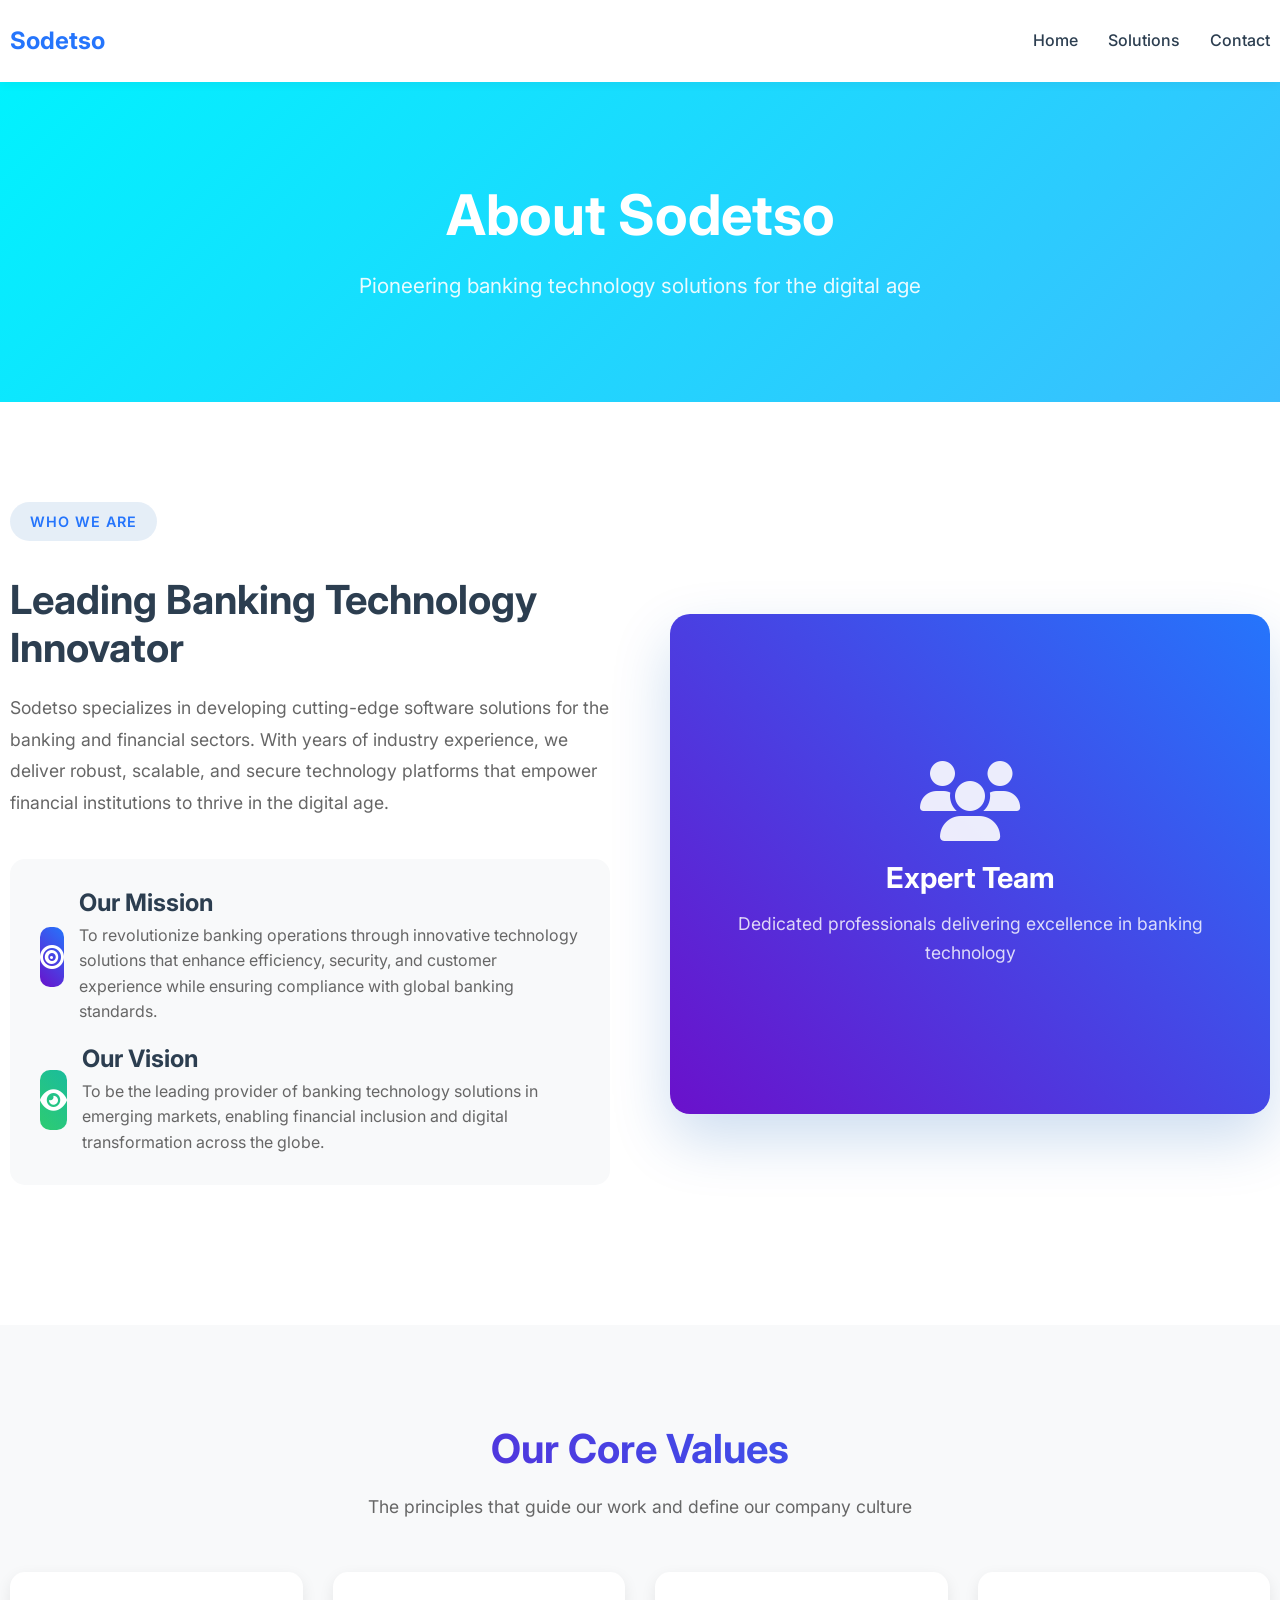
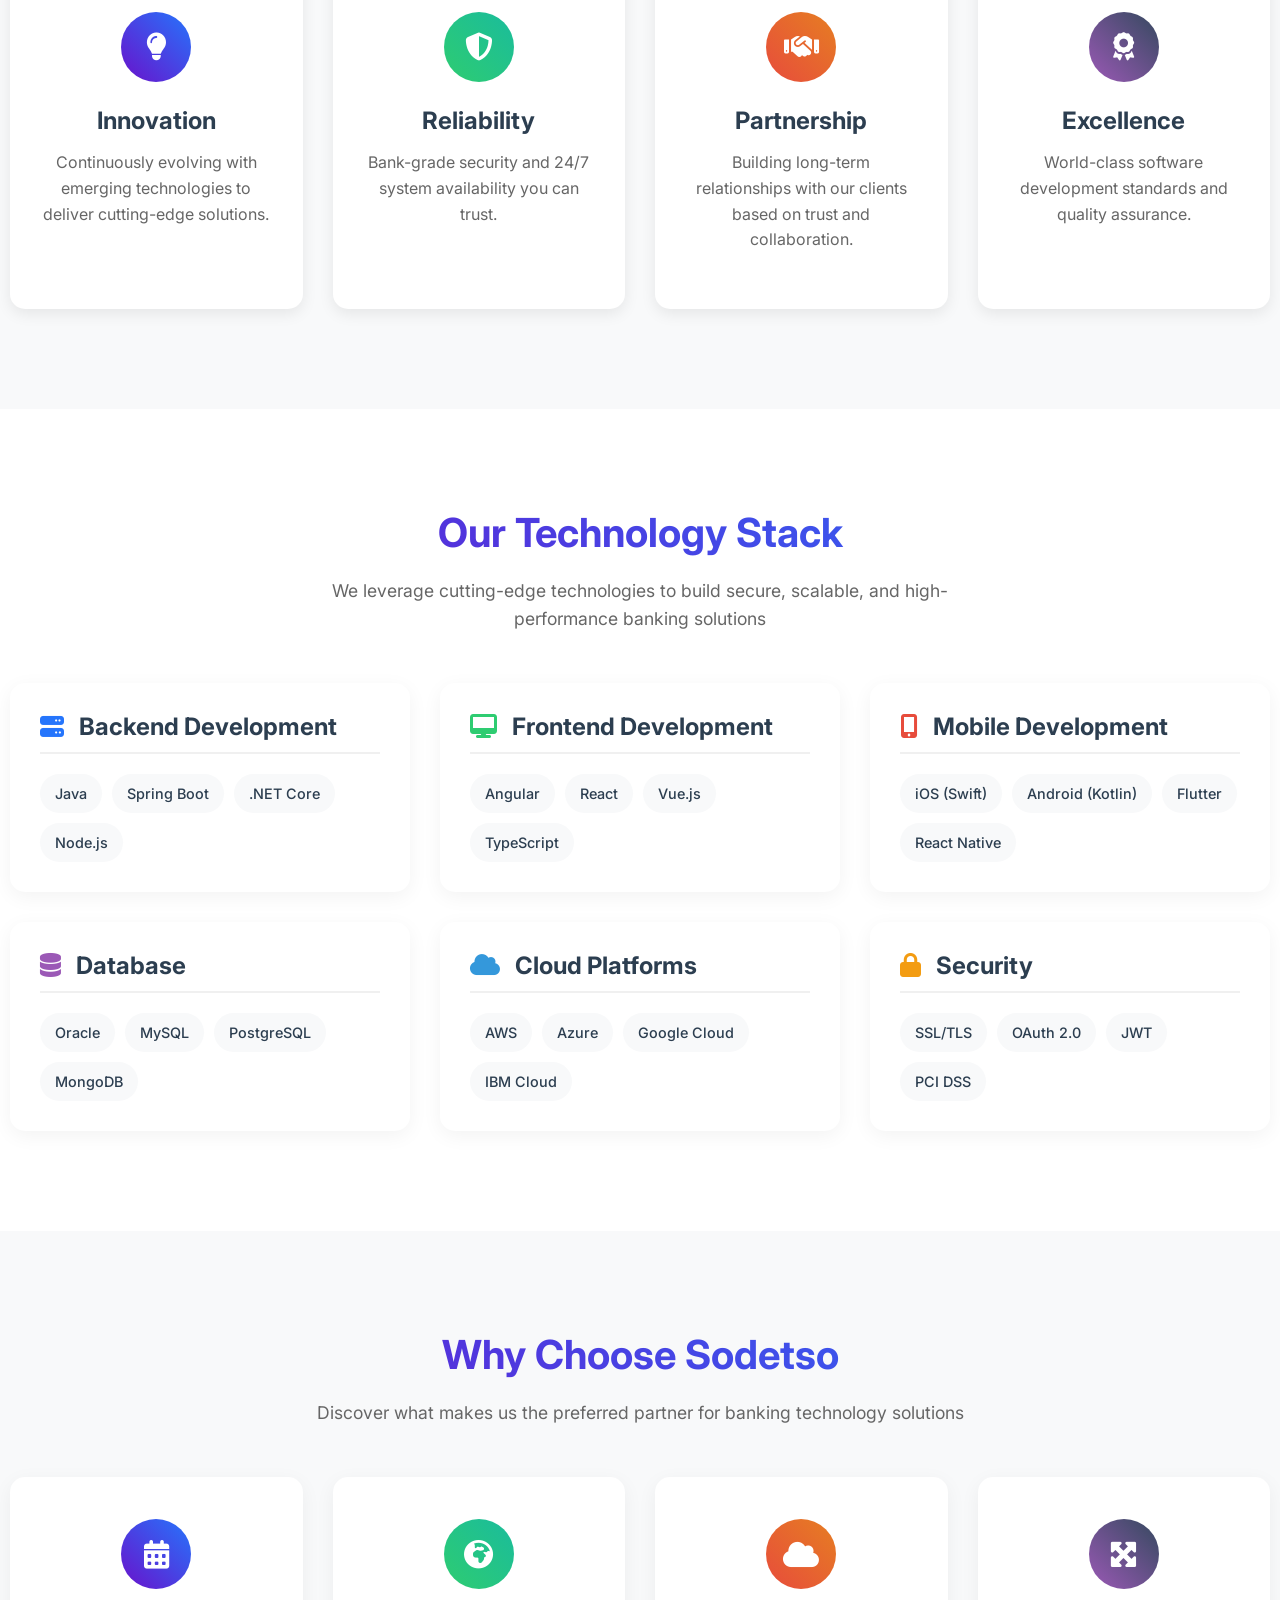
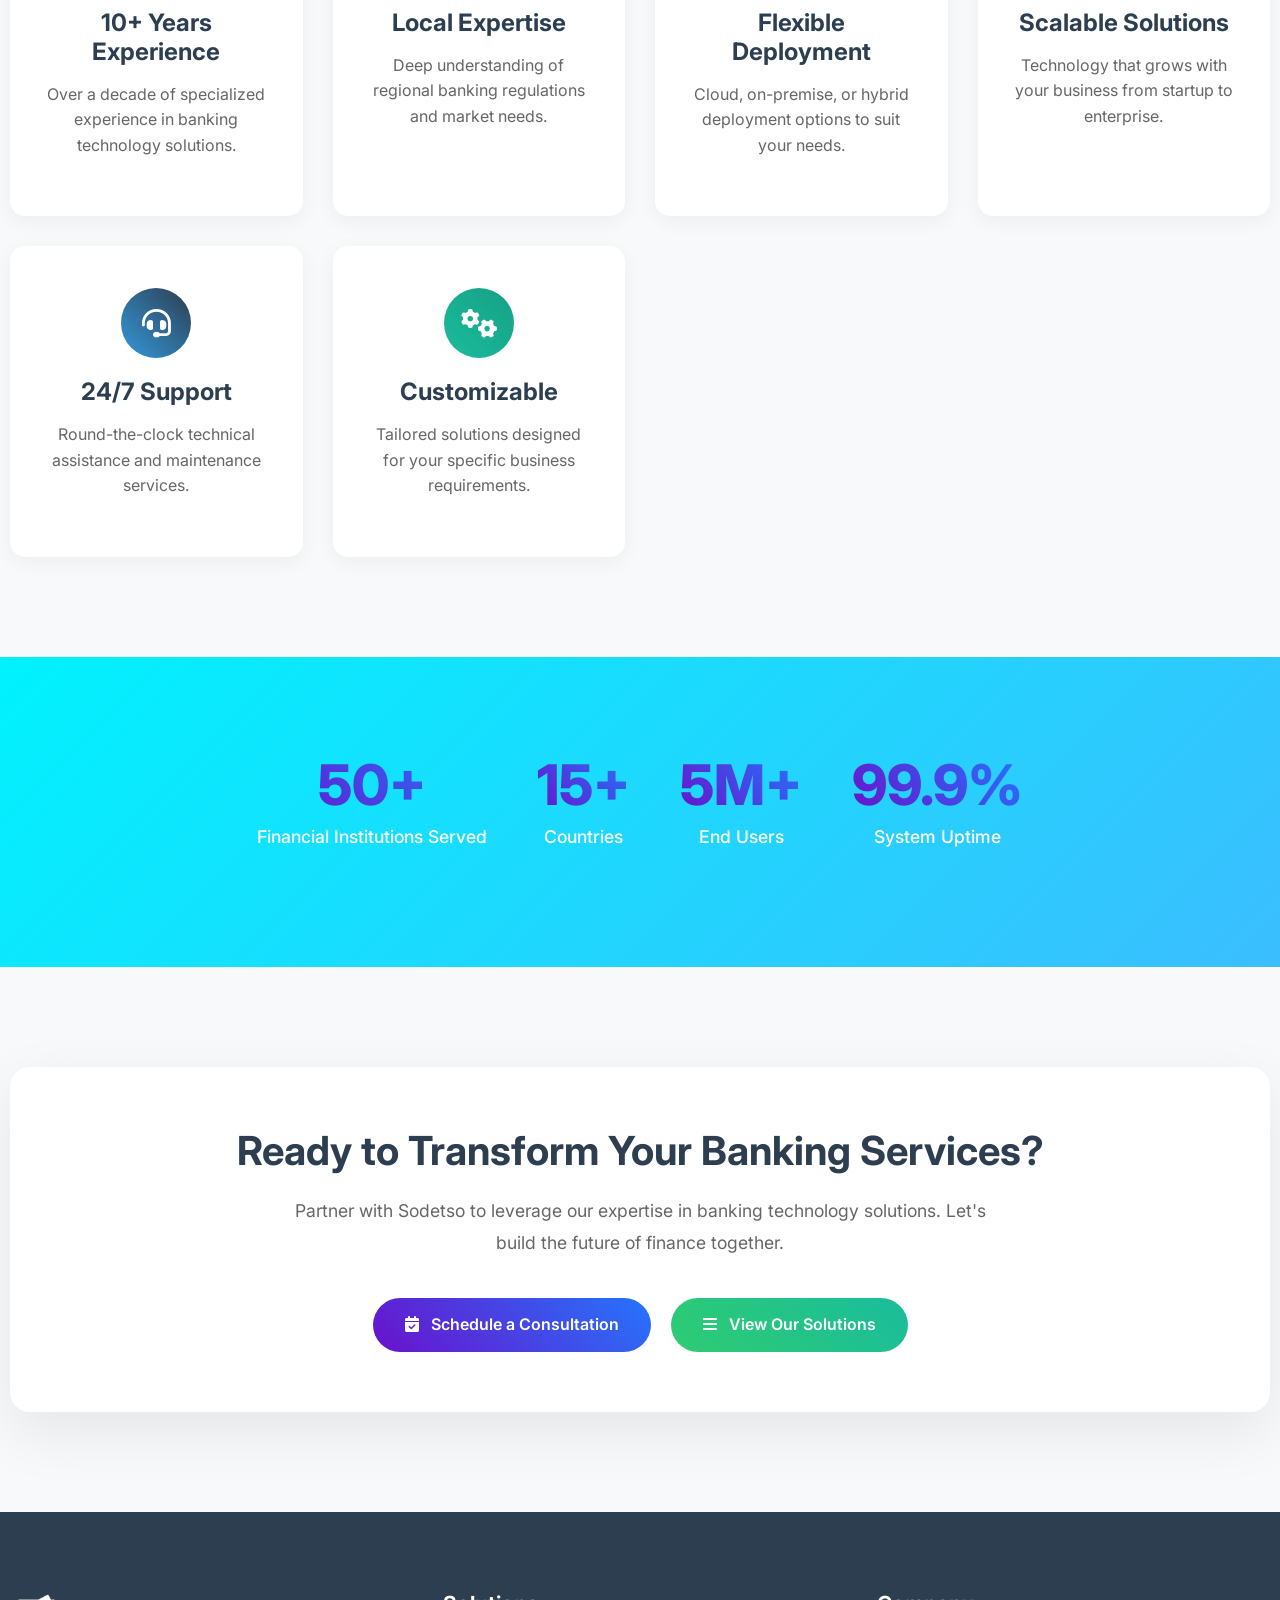
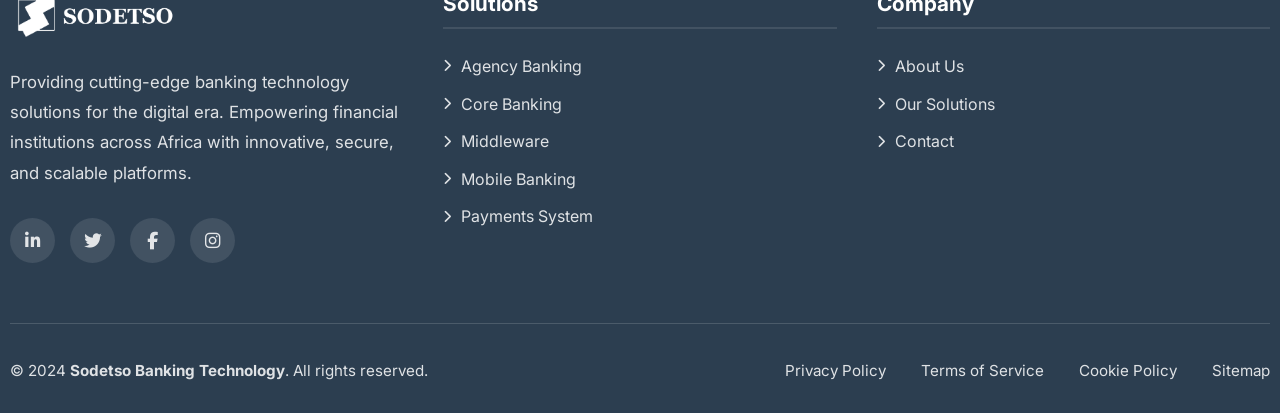
==== commit 911c1a17: "Added images in the sections" ====
--- a/about.html
+++ b/about.html
@@ -479,7 +479,224 @@
     </section>
     
     <!-- Modern Footer -->
-    <div id="footer-container"></div>
+    <!-- footer.html -->
+<footer class="footer" style="background: #2c3e50; color: white; padding: 80px 0 30px;">
+    <div class="container">
+        <div class="footer-grid" style="display: grid; grid-template-columns: repeat(auto-fit, minmax(250px, 1fr)); gap: 40px; margin-bottom: 60px;">
+            <div class="footer-col">
+                <div class="footer-logo" style="display: flex; align-items: center; margin-bottom: 25px;">
+                    <img src="/images/sodetso (1).png" alt="Sodetso Logo" style="height: 50px; margin-right: 15px; filter: brightness(0) invert(1);">
+                    <span style="font-size: 1.8rem; font-weight: 800; color: white;"></span>
+                </div>
+                <p style="color: rgba(255,255,255,0.85); line-height: 1.8; margin-bottom: 30px; font-size: 1.05rem;">
+                    Providing cutting-edge banking technology solutions for the digital era. Empowering financial institutions across Africa with innovative, secure, and scalable platforms.
+                </p>
+                <div class="social-links" style="display: flex; gap: 15px;">
+                    <a href="#" style="display: flex; align-items: center; justify-content: center; width: 45px; height: 45px; background: rgba(255,255,255,0.1); border-radius: 50%; color: white; text-decoration: none; transition: all 0.3s; font-size: 1.1rem;">
+                        <i class="fab fa-linkedin-in"></i>
+                    </a>
+                    <a href="#" style="display: flex; align-items: center; justify-content: center; width: 45px; height: 45px; background: rgba(255,255,255,0.1); border-radius: 50%; color: white; text-decoration: none; transition: all 0.3s; font-size: 1.1rem;">
+                        <i class="fab fa-twitter"></i>
+                    </a>
+                    <a href="#" style="display: flex; align-items: center; justify-content: center; width: 45px; height: 45px; background: rgba(255,255,255,0.1); border-radius: 50%; color: white; text-decoration: none; transition: all 0.3s; font-size: 1.1rem;">
+                        <i class="fab fa-facebook-f"></i>
+                    </a>
+                    <a href="#" style="display: flex; align-items: center; justify-content: center; width: 45px; height: 45px; background: rgba(255,255,255,0.1); border-radius: 50%; color: white; text-decoration: none; transition: all 0.3s; font-size: 1.1rem;">
+                        <i class="fab fa-instagram"></i>
+                    </a>
+                </div>
+            </div>
+            
+            <div class="footer-col">
+                <h3 style="color: white; margin-bottom: 25px; font-size: 1.3rem; font-weight: 700; padding-bottom: 10px; border-bottom: 2px solid rgba(255,255,255,0.1);">Solutions</h3>
+                <ul style="list-style: none; padding: 0;">
+                    <li style="margin-bottom: 12px;">
+                        <a href="agency-banking.html" style="color: rgba(255,255,255,0.85); text-decoration: none; transition: all 0.3s; display: flex; align-items: center; gap: 10px;">
+                            <i class="fas fa-chevron-right" style="font-size: 0.8rem; opacity: 0.7;"></i>
+                            <span>Agency Banking</span>
+                        </a>
+                    </li>
+                    <li style="margin-bottom: 12px;">
+                        <a href="core-banking.html" style="color: rgba(255,255,255,0.85); text-decoration: none; transition: all 0.3s; display: flex; align-items: center; gap: 10px;">
+                            <i class="fas fa-chevron-right" style="font-size: 0.8rem; opacity: 0.7;"></i>
+                            <span>Core Banking</span>
+                        </a>
+                    </li>
+                    <li style="margin-bottom: 12px;">
+                        <a href="middleware.html" style="color: rgba(255,255,255,0.85); text-decoration: none; transition: all 0.3s; display: flex; align-items: center; gap: 10px;">
+                            <i class="fas fa-chevron-right" style="font-size: 0.8rem; opacity: 0.7;"></i>
+                            <span>Middleware</span>
+                        </a>
+                    </li>
+                    <li style="margin-bottom: 12px;">
+                        <a href="mobile-banking.html" style="color: rgba(255,255,255,0.85); text-decoration: none; transition: all 0.3s; display: flex; align-items: center; gap: 10px;">
+                            <i class="fas fa-chevron-right" style="font-size: 0.8rem; opacity: 0.7;"></i>
+                            <span>Mobile Banking</span>
+                        </a>
+                    </li>
+                    <li style="margin-bottom: 12px;">
+                        <a href="payments.html" style="color: rgba(255,255,255,0.85); text-decoration: none; transition: all 0.3s; display: flex; align-items: center; gap: 10px;">
+                            <i class="fas fa-chevron-right" style="font-size: 0.8rem; opacity: 0.7;"></i>
+                            <span>Payments System</span>
+                        </a>
+                    </li>
+                </ul>
+            </div>
+            
+            <div class="footer-col">
+                <h3 style="color: white; margin-bottom: 25px; font-size: 1.3rem; font-weight: 700; padding-bottom: 10px; border-bottom: 2px solid rgba(255,255,255,0.1);">Company</h3>
+                <ul style="list-style: none; padding: 0;">
+                    <li style="margin-bottom: 12px;">
+                        <a href="about.html" style="color: rgba(255,255,255,0.85); text-decoration: none; transition: all 0.3s; display: flex; align-items: center; gap: 10px;">
+                            <i class="fas fa-chevron-right" style="font-size: 0.8rem; opacity: 0.7;"></i>
+                            <span>About Us</span>
+                        </a>
+                    </li>
+                    <li style="margin-bottom: 12px;">
+                        <a href="solutions.html" style="color: rgba(255,255,255,0.85); text-decoration: none; transition: all 0.3s; display: flex; align-items: center; gap: 10px;">
+                            <i class="fas fa-chevron-right" style="font-size: 0.8rem; opacity: 0.7;"></i>
+                            <span>Our Solutions</span>
+                        </a>
+                    </li>
+                    <li style="margin-bottom: 12px;">
+                        <a href="contact.html" style="color: rgba(255,255,255,0.85); text-decoration: none; transition: all 0.3s; display: flex; align-items: center; gap: 10px;">
+                            <i class="fas fa-chevron-right" style="font-size: 0.8rem; opacity: 0.7;"></i>
+                            <span>Contact</span>
+                        </a>
+                   
+                </ul>
+            </div>
+        </div>
+        <div class="footer-bottom" style="padding-top: 35px; border-top: 1px solid rgba(255,255,255,0.15); display: flex; justify-content: space-between; align-items: center; flex-wrap: wrap; gap: 25px;">
+            <p style="color: rgba(255,255,255,0.75); margin: 0; font-size: 0.95rem;">
+                &copy; 2024 <strong style="color: white;">Sodetso Banking Technology</strong>. All rights reserved.
+            </p>
+            <div class="footer-links" style="display: flex; gap: 35px;">
+                <a href="#" style="color: rgba(255,255,255,0.75); text-decoration: none; transition: color 0.3s; font-size: 0.95rem;">Privacy Policy</a>
+                <a href="#" style="color: rgba(255,255,255,0.75); text-decoration: none; transition: color 0.3s; font-size: 0.95rem;">Terms of Service</a>
+                <a href="#" style="color: rgba(255,255,255,0.75); text-decoration: none; transition: color 0.3s; font-size: 0.95rem;">Cookie Policy</a>
+                <a href="sitemap.html" style="color: rgba(255,255,255,0.75); text-decoration: none; transition: color 0.3s; font-size: 0.95rem;">Sitemap</a>
+            </div>
+        </div>
+        
+        <!-- Back to Top Button -->
+        <button id="backToTop" style="position: fixed; bottom: 30px; right: 30px; width: 50px; height: 50px; background: linear-gradient(45deg, #6a11cb, #2575fc); border: none; border-radius: 50%; color: white; font-size: 1.2rem; cursor: pointer; z-index: 1000; box-shadow: 0 5px 20px rgba(0,0,0,0.2); display: none; transition: all 0.3s ease;"
+                onmouseover="this.style.transform='translateY(-5px)'; this.style.boxShadow='0 10px 25px rgba(0,0,0,0.3)';"
+                onmouseout="this.style.transform='translateY(0)'; this.style.boxShadow='0 5px 20px rgba(0,0,0,0.2)';">
+            <i class="fas fa-arrow-up"></i>
+        </button>
+    </div>
+</footer>
+
+<script>
+    // Back to Top functionality
+    document.addEventListener('DOMContentLoaded', function() {
+        const backToTopButton = document.getElementById('backToTop');
+        
+        // Show/hide button based on scroll position
+        window.addEventListener('scroll', function() {
+            if (window.pageYOffset > 300) {
+                backToTopButton.style.display = 'flex';
+                backToTopButton.style.alignItems = 'center';
+                backToTopButton.style.justifyContent = 'center';
+            } else {
+                backToTopButton.style.display = 'none';
+            }
+        });
+        
+        // Scroll to top when clicked
+        backToTopButton.addEventListener('click', function() {
+            window.scrollTo({
+                top: 0,
+                behavior: 'smooth'
+            });
+        });
+        
+        // Add hover animations to footer links
+        const footerLinks = document.querySelectorAll('.footer a');
+        footerLinks.forEach(link => {
+            link.addEventListener('mouseenter', function() {
+                this.style.color = 'white';
+                this.style.paddingLeft = '5px';
+                
+                // Animate chevron for links that have it
+                const chevron = this.querySelector('.fa-chevron-right');
+                if (chevron) {
+                    chevron.style.transform = 'translateX(3px)';
+                    chevron.style.opacity = '1';
+                }
+            });
+            
+            link.addEventListener('mouseleave', function() {
+                this.style.color = 'rgba(255,255,255,0.85)';
+                this.style.paddingLeft = '0';
+                
+                // Reset chevron
+                const chevron = this.querySelector('.fa-chevron-right');
+                if (chevron) {
+                    chevron.style.transform = 'translateX(0)';
+                    chevron.style.opacity = '0.7';
+                }
+            });
+        });
+        
+        // Add hover animations to social icons
+        const socialIcons = document.querySelectorAll('.social-links a');
+        socialIcons.forEach(icon => {
+            icon.addEventListener('mouseenter', function() {
+                this.style.background = 'linear-gradient(45deg, #6a11cb, #2575fc)';
+                this.style.transform = 'translateY(-5px) scale(1.1)';
+                this.style.boxShadow = '0 10px 20px rgba(0,0,0,0.2)';
+            });
+            
+            icon.addEventListener('mouseleave', function() {
+                this.style.background = 'rgba(255,255,255,0.1)';
+                this.style.transform = 'translateY(0) scale(1)';
+                this.style.boxShadow = 'none';
+            });
+        });
+        
+        // Add animation to footer bottom links
+        const footerBottomLinks = document.querySelectorAll('.footer-links a');
+        footerBottomLinks.forEach(link => {
+            link.addEventListener('mouseenter', function() {
+                this.style.color = 'white';
+            });
+            
+            link.addEventListener('mouseleave', function() {
+                this.style.color = 'rgba(255,255,255,0.75)';
+            });
+        });
+        
+        // Add subtle fade-in animation for footer
+        const footer = document.querySelector('.footer');
+        footer.style.opacity = '0';
+        footer.style.transform = 'translateY(20px)';
+        footer.style.transition = 'all 0.6s ease';
+        
+        setTimeout(() => {
+            footer.style.opacity = '1';
+            footer.style.transform = 'translateY(0)';
+        }, 300);
+    });
+    
+    // Add CSS for smooth transitions
+    const style = document.createElement('style');
+    style.textContent = `
+        .footer a, .footer-links a, .social-links a {
+            transition: all 0.3s ease !important;
+        }
+        
+        .footer li a .fa-chevron-right {
+            transition: all 0.3s ease !important;
+        }
+        
+        #backToTop {
+            transition: all 0.3s ease !important;
+        }
+    `;
+    document.head.appendChild(style);
+</script>
     
     <script src="/cssfiles/Js/component.js"></script>
     <script src="/cssfiles/Js/main.js"></script>
--- a/cssfiles/style.css
+++ b/cssfiles/style.css
@@ -14,6 +14,26 @@
     line-height: 1.6;
     color: #333;
     background: #fff;
+    /* Add your background image here */
+    background-image: url('images/iMAGE/background-with-simple-white-walls-furniture.jpg'); /* CHANGE THIS */
+    background-size: cover;
+    background-position: center center;
+    background-attachment: fixed;
+    background-repeat: no-repeat;
+    background-color: rgba(255, 255, 255, 0.95); /* Fallback color */
+    position: relative;
+}
+
+/* Add a semi-transparent overlay to make text readable */
+body::before {
+    content: '';
+    position: fixed;
+    top: 0;
+    left: 0;
+    width: 100%;
+    height: 100%;
+    background: rgba(255, 255, 255, 0.85); /* Adjust opacity (0.85 = 85% white overlay) */
+    z-index: -1;
 }
 
 .container {
@@ -200,6 +220,7 @@
     100% { background-position: 0% 50%; }
 }
 
+
 /* ===== Modern Sections ===== */
 .modern-section {
     padding: 100px 0;
@@ -337,6 +358,7 @@
     font-size: 3rem;
     font-weight: 700;
     background: var(--primary-gradient);
+    background-clip: text;
     -webkit-background-clip: text;
     -webkit-text-fill-color: transparent;
     margin-bottom: 10px;
@@ -449,21 +471,35 @@
     background: linear-gradient(90deg, rgba(0,0,0,0.7) 0%, rgba(0,0,0,0.4) 100%);
     z-index: 1;
 }
-
 /* Slide Backgrounds */
 .slide-1 {
-    background-image: linear-gradient(rgba(0, 86, 179, 0.9), rgba(0, 168, 255, 0.8)), url('assets/slide1.jpg');
+    background-image: url('/images/iMAGE/abstract-store-with-futuristic-concept-architecture.jpg');
     background-size: cover;
+    background-position: center;
 }
 
 .slide-2 {
-    background-image: linear-gradient(rgba(0, 86, 179, 0.9), rgba(0, 168, 255, 0.8)), url('assets/slide2.jpg');
+    background-image: url('/images/iMAGE/abstract-futuristic-school-classroom.jpg');
     background-size: cover;
+    background-position: center;
 }
 
 .slide-3 {
-    background-image: linear-gradient(rgba(0, 86, 179, 0.9), rgba(0, 168, 255, 0.8)), url('assets/slide3.jpg');
+    background-image: url(/images/iMAGE/view-futuristic-high-tech-classroom-students.jpg);
     background-size: cover;
+    background-position: center;
+}
+
+/* Optional: Add a dark overlay for better text readability */
+.tech-slide::before {
+    content: '';
+    position: absolute;
+    top: 0;
+    left: 0;
+    right: 0;
+    bottom: 0;
+    background: linear-gradient(90deg, rgba(0, 0, 0, 0.6) 0%, rgba(0, 0, 0, 0.3) 100%);
+    z-index: 1;
 }
 
 .slide-content {
@@ -475,19 +511,26 @@
     padding-top: 100px;
 }
 
+/* Blue tinted headings */
 .slide-content h1 {
     font-size: 3.5rem;
     font-weight: 700;
     margin-bottom: 20px;
     line-height: 1.2;
-    text-shadow: 2px 2px 4px rgba(0,0,0,0.3);
-}
-
+    color: #e6f2ff; /* Light blue-white */
+    text-shadow: 
+        2px 2px 8px rgba(0, 0, 0, 0.5),
+        0 0 15px rgba(77, 171, 247, 0.3);
+}
+
+/* Blue tinted paragraphs */
 .slide-content p {
     font-size: 1.2rem;
     margin-bottom: 30px;
-    opacity: 0.9;
     line-height: 1.6;
+    color: #c2e0ff; /* Light blue */
+    text-shadow: 1px 1px 3px rgba(0, 0, 0, 0.3);
+    opacity: 0.95;
 }
 
 .slide-content .btn {
@@ -497,6 +540,14 @@
     display: inline-flex;
     align-items: center;
     gap: 10px;
+    background: linear-gradient(45deg, #339af0, #4dabf7); /* Blue gradient buttons */
+    border: none;
+}
+
+.slide-content .btn:hover {
+    background: linear-gradient(45deg, #228be6, #339af0);
+    transform: translateY(-2px);
+    box-shadow: 0 10px 20px rgba(51, 154, 240, 0.3);
 }
 
 .slide-content .btn i {
@@ -508,11 +559,12 @@
 .swiper-button-prev {
     width: 60px;
     height: 60px;
-    background: rgba(255,255,255,0.1);
+    background: rgba(77, 171, 247, 0.8); /* Blue background */
     backdrop-filter: blur(10px);
     border-radius: 50%;
     color: white;
     transition: all 0.3s ease;
+    border: 2px solid rgba(255, 255, 255, 0.3);
 }
 
 .swiper-button-next:after,
@@ -523,8 +575,9 @@
 
 .swiper-button-next:hover,
 .swiper-button-prev:hover {
-    background: var(--tech-blue);
+    background: rgba(51, 154, 240, 0.9); /* Darker blue on hover */
     transform: scale(1.1);
+    box-shadow: 0 0 20px rgba(77, 171, 247, 0.5);
 }
 
 .swiper-pagination {
@@ -534,14 +587,16 @@
 .swiper-pagination-bullet {
     width: 12px;
     height: 12px;
-    background: white;
-    opacity: 0.5;
+    background: rgba(255, 255, 255, 0.5);
+    opacity: 0.7;
     margin: 0 8px !important;
+    transition: all 0.3s ease;
 }
 
 .swiper-pagination-bullet-active {
     opacity: 1;
-    background: var(--tech-accent);
+    background: #4dabf7; /* Blue active bullet */
+    transform: scale(1.2);
 }
 
 /* Progress Bar */
@@ -551,14 +606,14 @@
     left: 0;
     width: 100%;
     height: 3px;
-    background: rgba(255,255,255,0.2);
+    background: rgba(255, 255, 255, 0.2);
     z-index: 10;
 }
 
 .progress-bar {
     height: 100%;
     width: 0%;
-    background: var(--tech-accent);
+    background: linear-gradient(90deg, #4dabf7, #339af0); /* Blue gradient progress */
 }
 
 /* Scroll Indicator */
@@ -568,10 +623,18 @@
     left: 50%;
     transform: translateX(-50%);
     z-index: 10;
-    color: white;
+    color: #a5d8ff; /* Light blue color */
     font-size: 1.5rem;
     cursor: pointer;
     animation: bounce 2s infinite;
+    background: rgba(77, 171, 247, 0.2);
+    width: 50px;
+    height: 50px;
+    border-radius: 50%;
+    display: flex;
+    align-items: center;
+    justify-content: center;
+    border: 2px solid rgba(165, 216, 255, 0.3);
 }
 
 @keyframes bounce {
@@ -590,6 +653,7 @@
 .client-logos-section {
     padding: 80px 0;
     background: var(--light-bg);
+    
 }
 
 .client-logos-section .section-header {
@@ -1011,6 +1075,7 @@
     font-weight: 800;
     background: var(--primary-gradient);
     -webkit-background-clip: text;
+    background-clip: text;
     -webkit-text-fill-color: transparent;
     margin-bottom: 5px;
 }
@@ -1972,3 +2037,13 @@
     font-weight: bold !important;
     font-size: 1.2rem !important;
 }
+/* Fix for background-clip compatibility */
+.section-title-modern,
+.stat-counter,
+.case-stat strong {
+    -webkit-background-clip: text;
+    background-clip: text;
+    -webkit-text-fill-color: transparent;
+    color: transparent;
+}
+
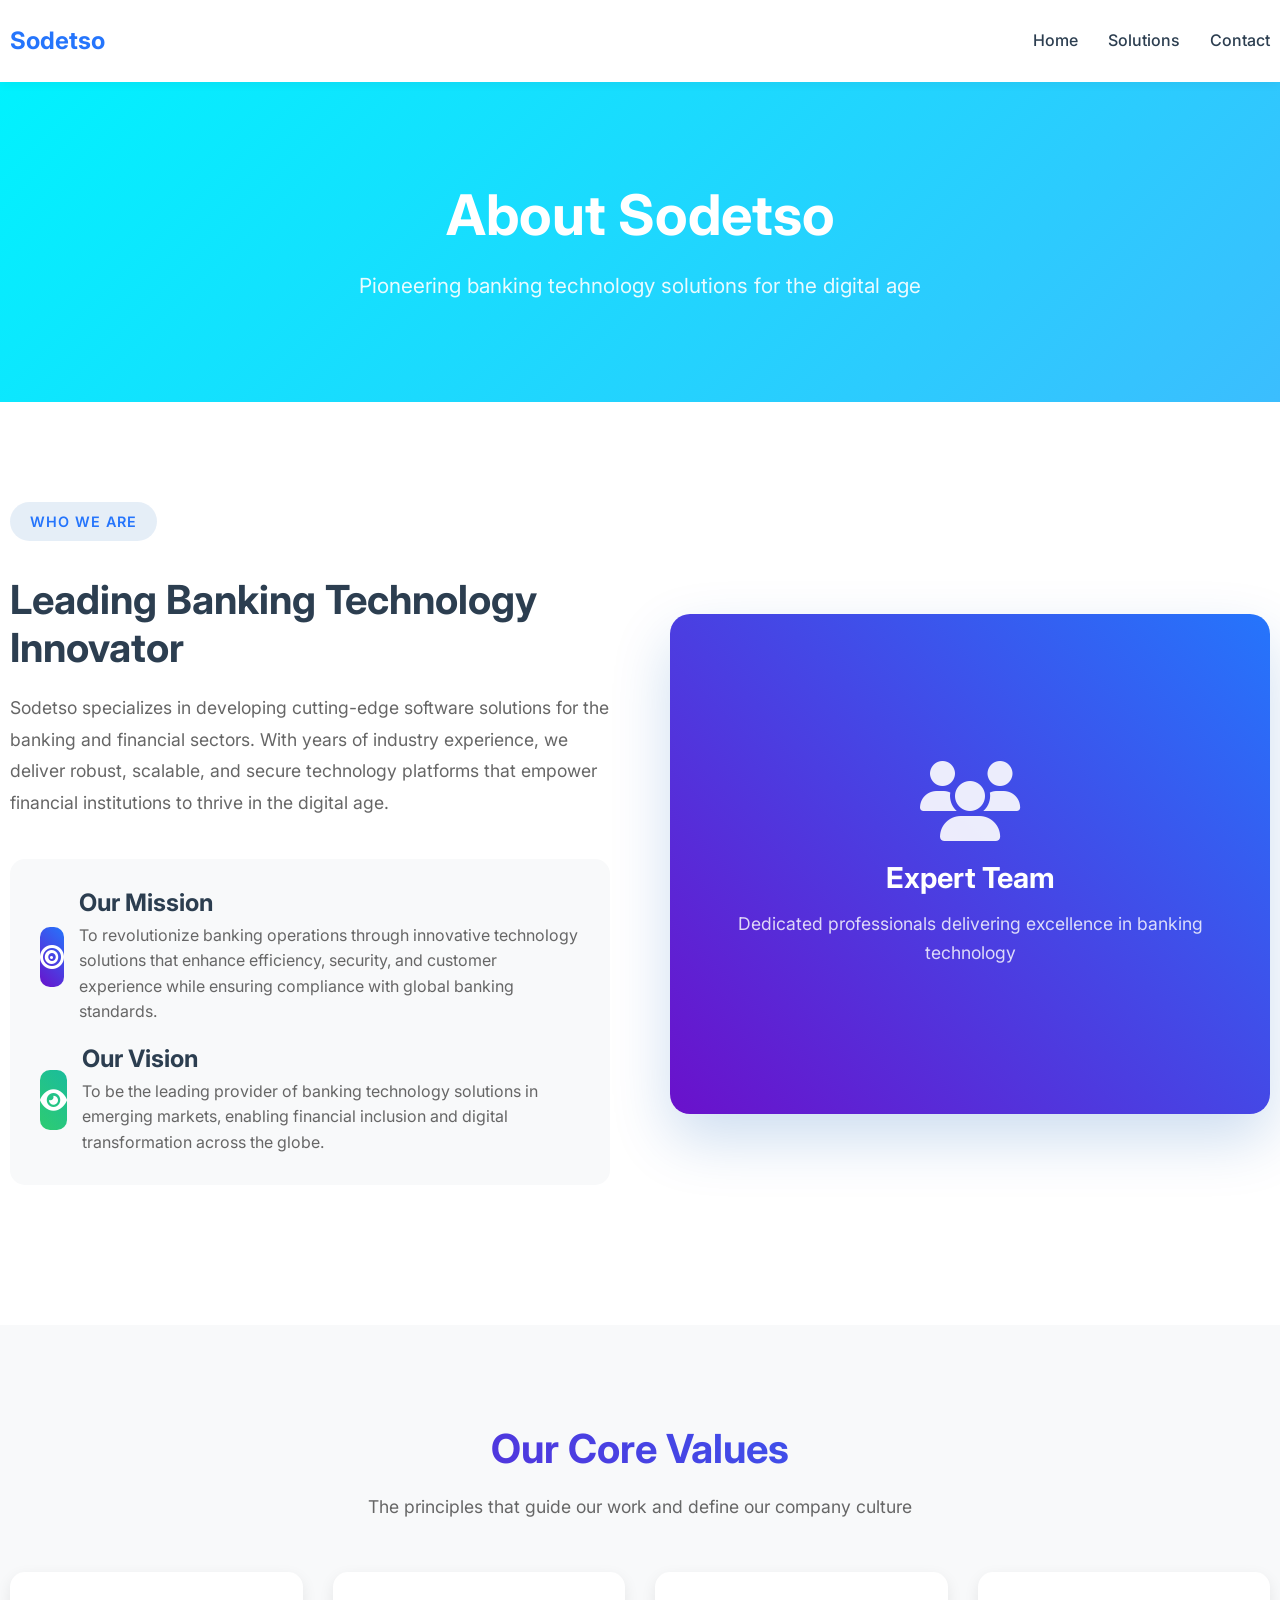
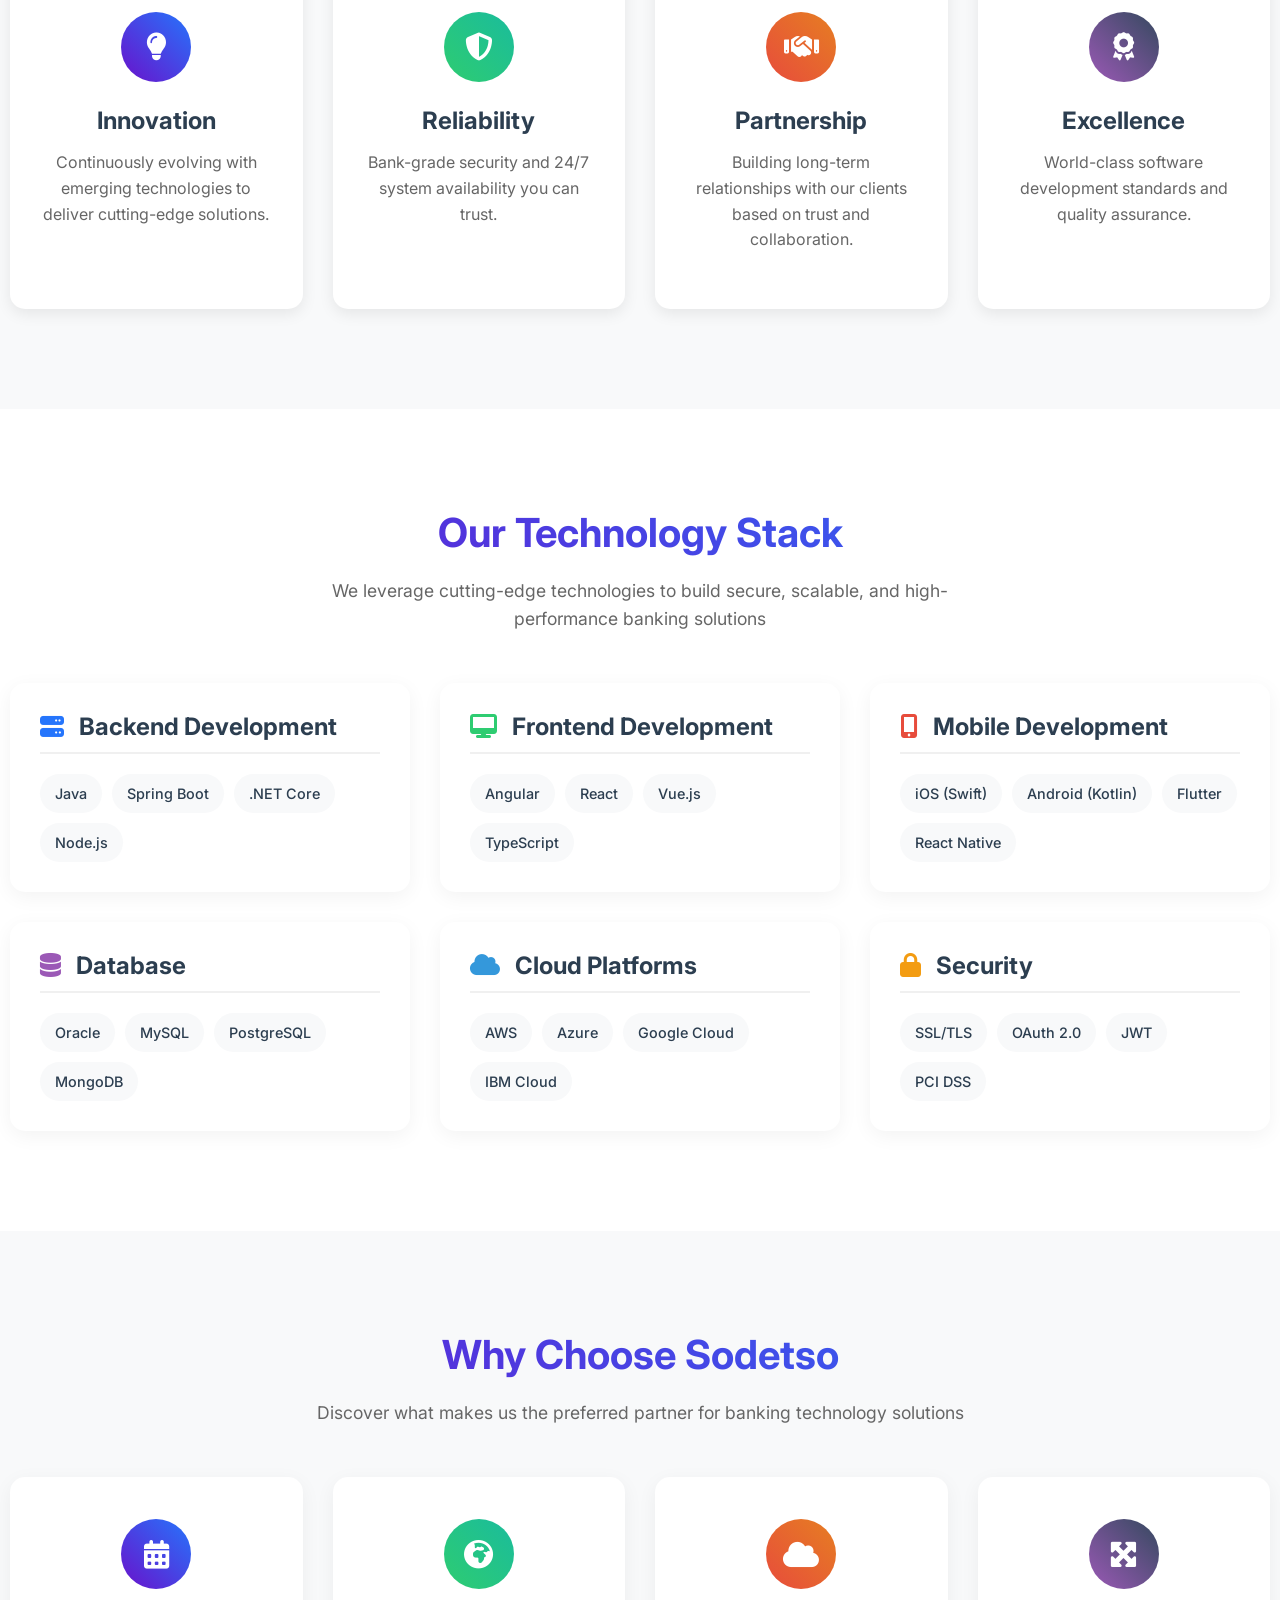
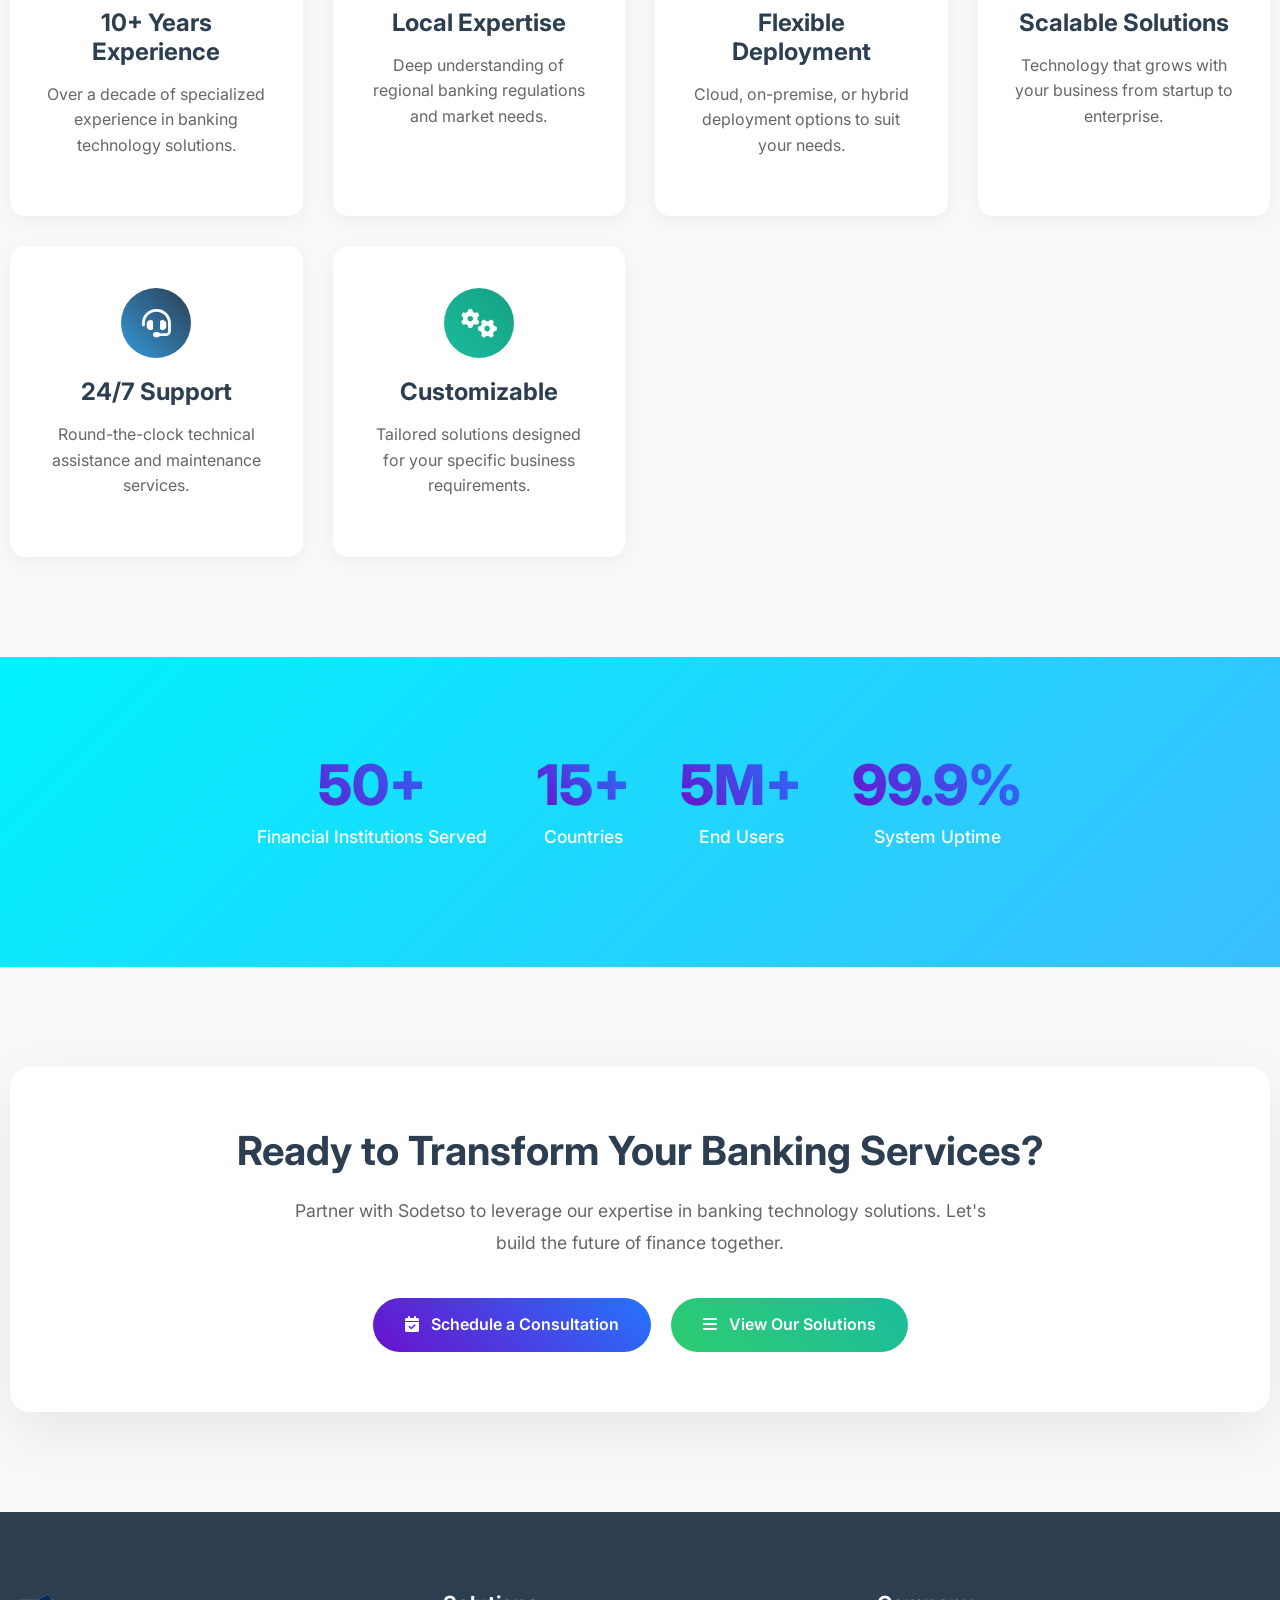
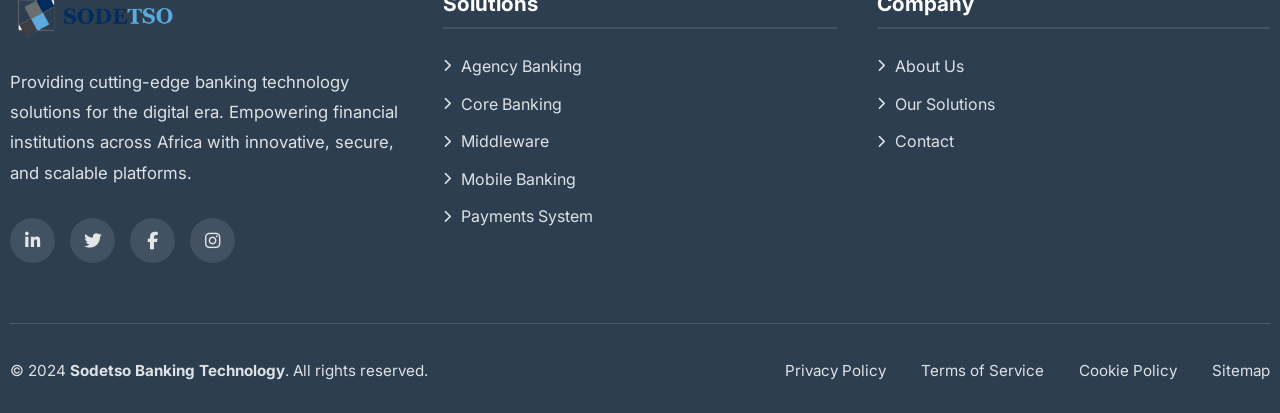
==== commit 63f59e9e: "made changes on abouts" ====
--- a/about.html
+++ b/about.html
@@ -485,7 +485,7 @@
         <div class="footer-grid" style="display: grid; grid-template-columns: repeat(auto-fit, minmax(250px, 1fr)); gap: 40px; margin-bottom: 60px;">
             <div class="footer-col">
                 <div class="footer-logo" style="display: flex; align-items: center; margin-bottom: 25px;">
-                    <img src="/images/sodetso (1).png" alt="Sodetso Logo" style="height: 50px; margin-right: 15px; filter: brightness(0) invert(1);">
+                    <img src="/images/sodetso (1).png" alt="Sodetso Logo" style="height: 50px; margin-right: 15px;">
                     <span style="font-size: 1.8rem; font-weight: 800; color: white;"></span>
                 </div>
                 <p style="color: rgba(255,255,255,0.85); line-height: 1.8; margin-bottom: 30px; font-size: 1.05rem;">
--- a/cssfiles/style.css
+++ b/cssfiles/style.css
@@ -14,16 +14,7 @@
     line-height: 1.6;
     color: #333;
     background: #fff;
-    /* Add your background image here */
-    background-image: url('images/iMAGE/background-with-simple-white-walls-furniture.jpg'); /* CHANGE THIS */
-    background-size: cover;
-    background-position: center center;
-    background-attachment: fixed;
-    background-repeat: no-repeat;
-    background-color: rgba(255, 255, 255, 0.95); /* Fallback color */
-    position: relative;
-}
-
+}
 /* Add a semi-transparent overlay to make text readable */
 body::before {
     content: '';
@@ -242,7 +233,7 @@
     top: 0;
     z-index: 1000;
     backdrop-filter: blur(10px);
-    background: rgba(255, 255, 255, 0.95);
+    background: rgba(250, 249, 249, 0.95);
     box-shadow: 0 2px 20px rgba(0, 0, 0, 0.1);
     transition: all 0.3s ease;
 }
@@ -267,7 +258,7 @@
     display: flex;
     align-items: center;
     text-decoration: none;
-    color: #0056b3;
+    color: #2267b1;
     font-size: 1.5rem;
     font-weight: 700;
 }
@@ -652,7 +643,7 @@
 /* ===== Client Logos Carousel ===== */
 .client-logos-section {
     padding: 80px 0;
-    background: var(--light-bg);
+
     
 }
 
@@ -667,7 +658,7 @@
 }
 
 .logoSwiper {
-    padding: 20px 0;
+    padding: 50px 0;
 }
 
 .logo-slide {
@@ -675,10 +666,7 @@
     align-items: center;
     justify-content: center;
     height: 120px;
-    padding: 25px;
-    background: white;
-    border-radius: 12px;
-    box-shadow: 0 5px 20px rgba(0,0,0,0.05);
+    width: fit-content;
     transition: all 0.3s ease;
 }
 
@@ -689,11 +677,11 @@
 
 .logo-slide img {
     max-width: 100%;
-    max-height: 70px;
+    max-height: 100px;
     width: auto;
     height: auto;
     filter: grayscale(0%);
-    opacity: 1;
+    opacity: 50;
     transition: all 0.3s ease;
 }
 
@@ -1103,11 +1091,11 @@
 /* ===== Modern CTA Section ===== */
 .cta-section {
     padding: 120px 0;
-    background: linear-gradient(135deg, var(--tech-blue) 0%, var(--tech-accent) 100%);
-    color: white;
+    color: rgb(237, 237, 248);
     text-align: center;
     position: relative;
     overflow: hidden;
+
 }
 
 .cta-content {
@@ -1118,8 +1106,8 @@
 }
 
 .cta-content h2 {
-    color: white;
-    font-size: 3rem;
+    color: rgb(247, 246, 246);
+    font-size: 5rem;
     font-weight: 800;
     margin-bottom: 25px;
     line-height: 1.3;
@@ -2028,10 +2016,6 @@
 
 /* TEMPORARY: Make navbar visible for debugging */
 .tech-header {
-    background: rgba(0, 86, 179, 0.9) !important;
-    border: 3px solid red !important;
-}
-
 .tech-nav-link {
     color: white !important;
     font-weight: bold !important;
@@ -2046,4 +2030,4 @@
     -webkit-text-fill-color: transparent;
     color: transparent;
 }
-
+}
